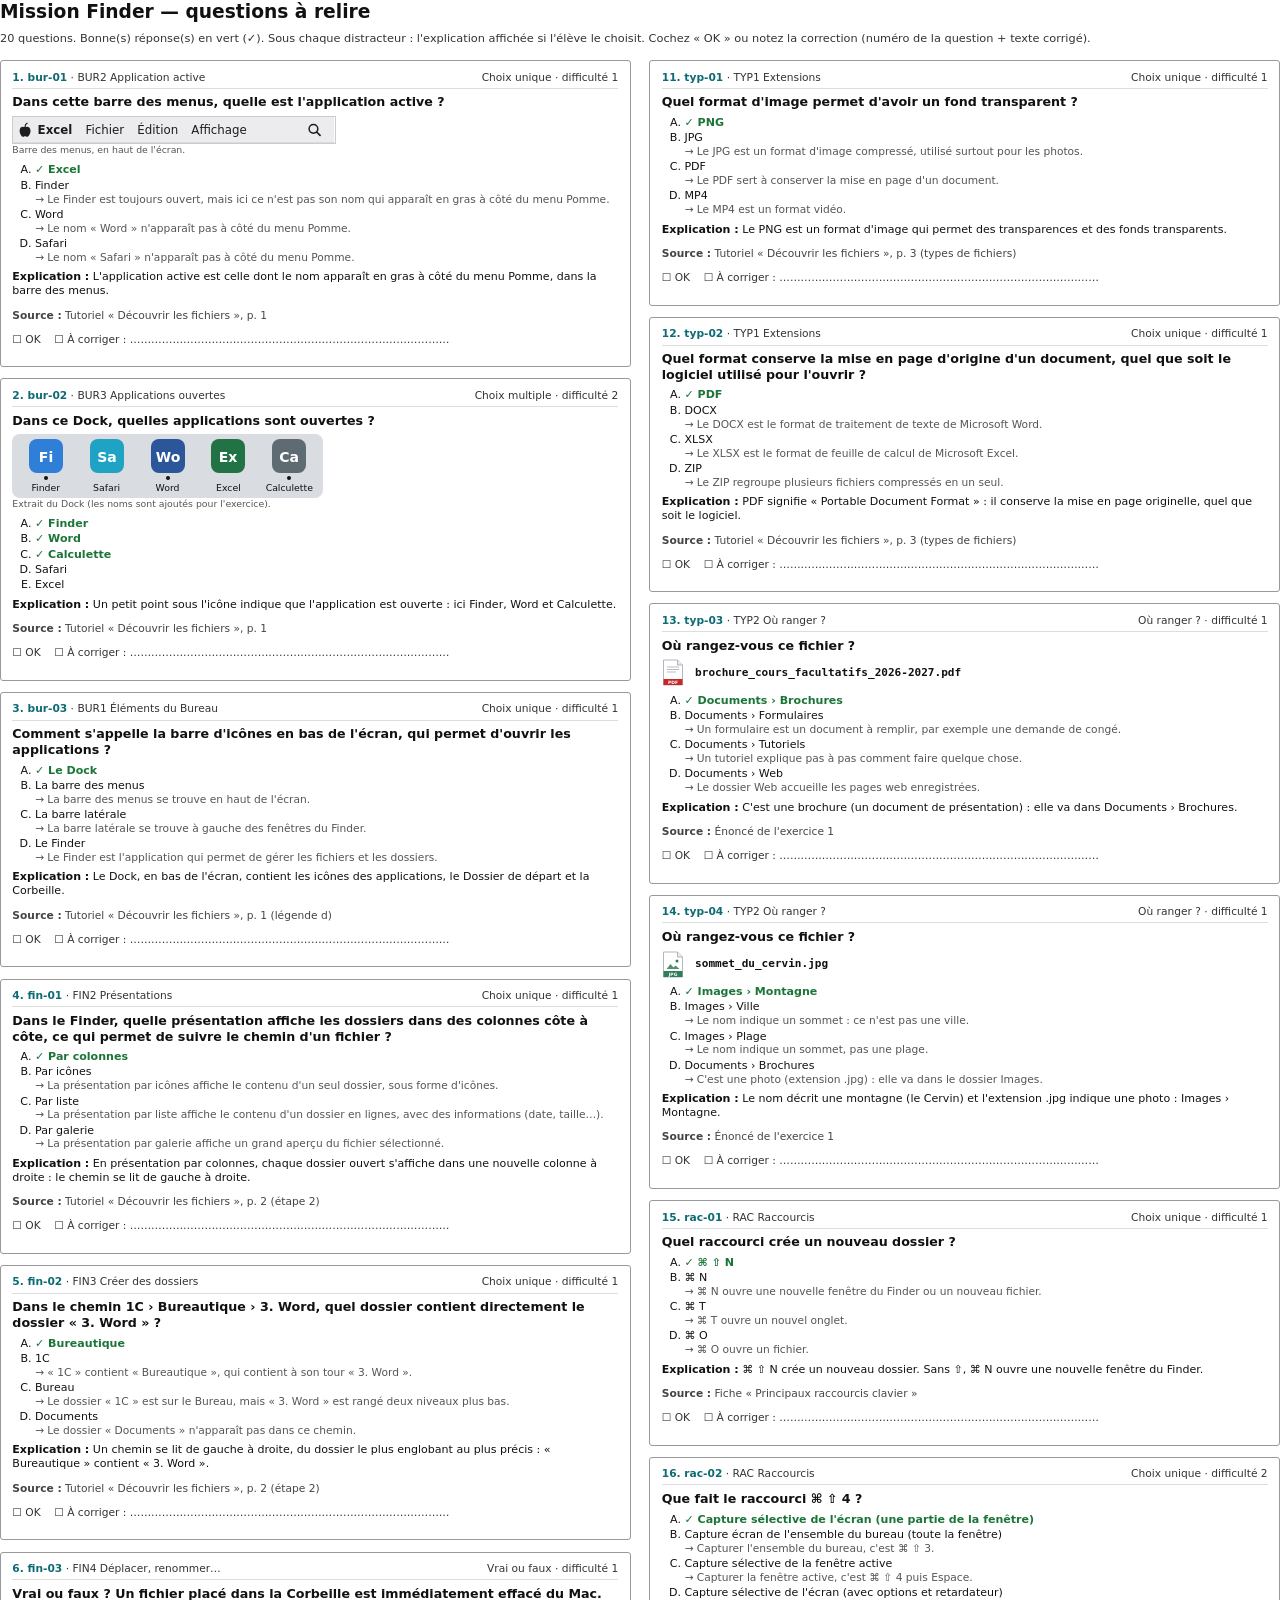
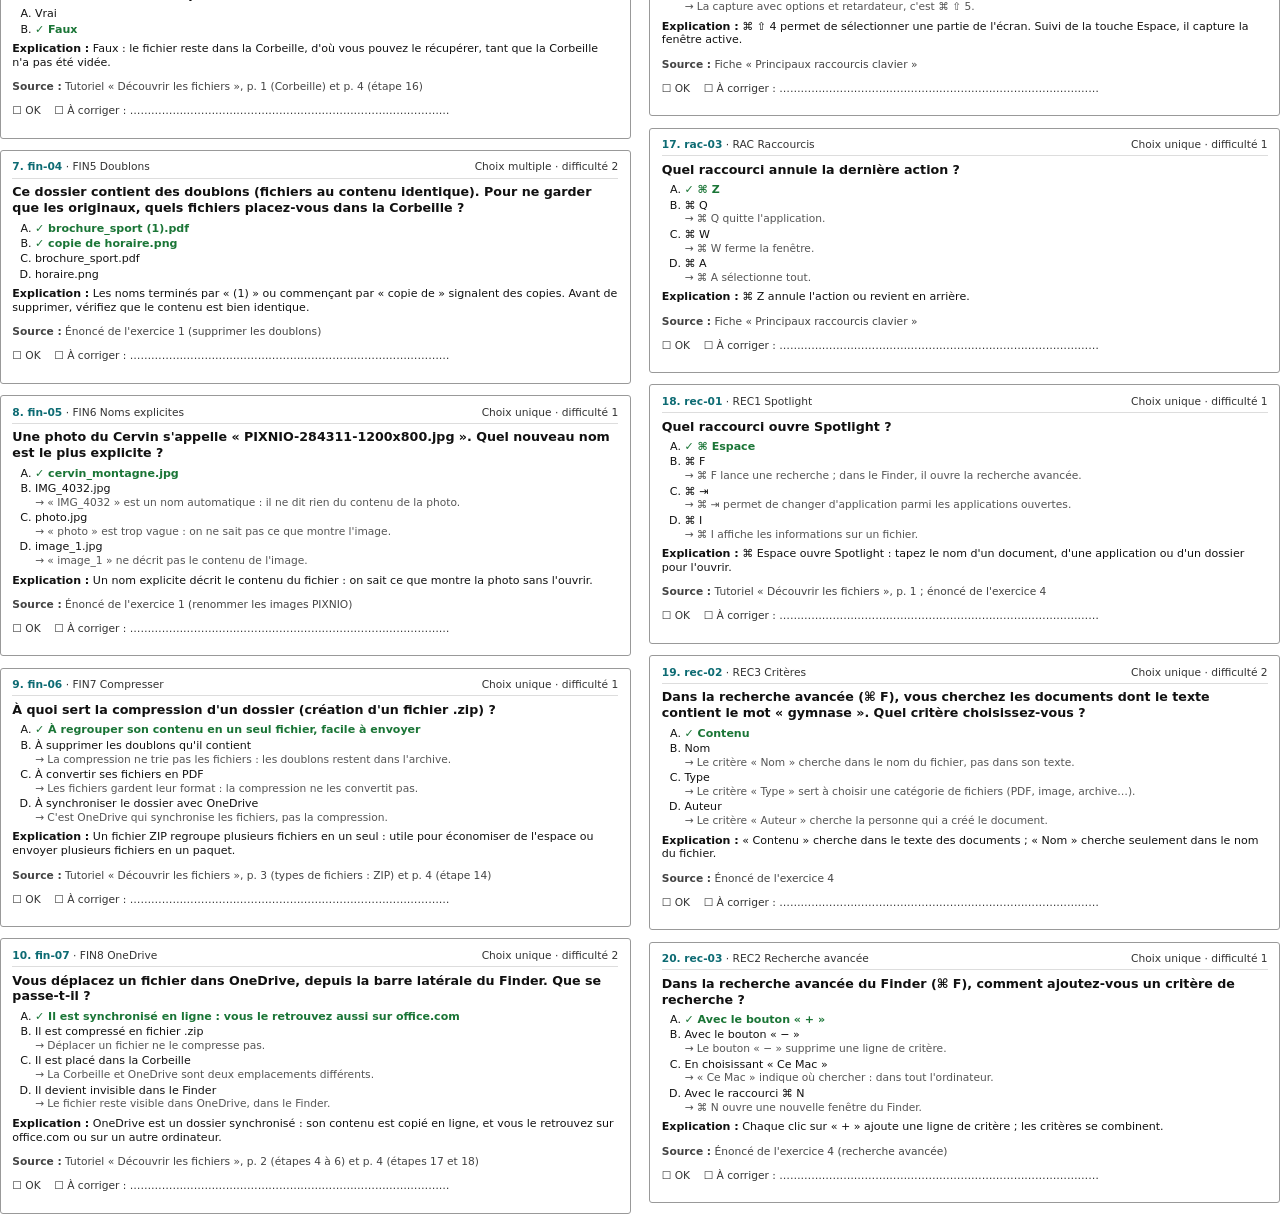
==== tests/relecture.html @ 1046ce28 "Add files via upload" ====
<!doctype html>
<html lang="fr">
<head>
<meta charset="utf-8">
<title>Questions à relire — Mission Finder</title>
<style>
  @page { size: A4; margin: 12mm 12mm 14mm; }
  body { font-family: "DejaVu Sans", Arial, sans-serif; font-size: 8.3pt; line-height: 1.25; color: #111; margin: 0; }
  h1 { font-size: 14pt; margin: 0 0 2mm; }
  .intro { font-size: 8.5pt; color: #333; margin: 0 0 4mm; }
  #liste { column-count: 2; column-gap: 5mm; }
  .q { border: 1px solid #999; border-radius: 3px; padding: 2.5mm 3mm; margin-bottom: 3mm; break-inside: avoid; }
  .tete { display: flex; flex-wrap: wrap; justify-content: space-between; gap: 4mm; font-size: 8pt; color: #333; border-bottom: 1px solid #ddd; padding-bottom: 1mm; margin-bottom: 1.5mm; }
  .tete b { color: #0D6B73; }
  .enonce { font-weight: 700; font-size: 9.5pt; margin: 0 0 1.5mm; }
  ol { margin: 0 0 1.5mm; padding-left: 6mm; }
  li { margin: 0.4mm 0; }
  .ok { font-weight: 700; color: #1A7536; }
  .err { color: #555; font-size: 8pt; }
  .expl { margin: 0 0 1mm; }
  .src { font-size: 8pt; color: #444; }
  .cases { font-size: 8pt; margin-top: 1mm; color: #333; }
  .figure { margin: 1mm 0 2mm; max-width: 85mm; }
  .figure figcaption { font-size: 7pt; color: #555; }
  .fig-barre { display: block; border: 1px solid #ccc; }
  .fig-dock { display: flex; gap: 2px; padding: 4px; background: #D9DCE0; border-radius: 8px; max-width: 80mm; }
  .fig-dock-app { flex: 1; display: flex; flex-direction: column; align-items: center; }
  .fig-dock-point { width: 4px; height: 4px; border-radius: 50%; margin: 2px 0; }
  .fig-dock-point.est-ouverte { background: #111; }
  .fig-dock-nom { font-size: 7pt; }
  .fig-fichier { display: flex; align-items: center; gap: 3mm; }
  .fig-fichier svg { width: 22px; height: 27px; }
  .fig-fichier-nom { font-family: "DejaVu Sans Mono", monospace; font-weight: 700; }
</style>
</head>
<body>
<h1>Mission Finder — questions à relire</h1>
<p class="intro" id="intro"></p>
<div id="liste"></div>
<script src="../data/objectifs.js"></script>
<script src="../data/questions.js"></script>
<script src="../js/ui.js"></script>
<script src="../js/figures.js"></script>
<script>
  const esc = MF.ui.esc;
  const TYPES = { unique: 'Choix unique', multiple: 'Choix multiple', vraifaux: 'Vrai ou faux', ranger: 'Où ranger ?' };
  document.getElementById('intro').textContent =
    QUESTIONS.length + ' questions. Bonne(s) réponse(s) en vert (✓). Sous chaque distracteur : l\'explication affichée si l\'élève le choisit. ' +
    'Cochez « OK » ou notez la correction (numéro de la question + texte corrigé).';
  let h = '';
  QUESTIONS.forEach((q, n) => {
    const obj = OBJECTIFS.liste.find(o => o.code === q.objectif);
    h += '<div class="q"><div class="tete"><span><b>' + (n + 1) + '. ' + esc(q.id) + '</b> · ' + esc(q.objectif) + ' ' + esc(obj.court) +
      '</span><span>' + TYPES[q.type] + ' · difficulté ' + q.difficulte + '</span></div>' +
      '<p class="enonce">' + esc(q.enonce) + '</p>' + MF.figures.rendre(q.figure) + '<ol type="A">';
    q.propositions.forEach((p, i) => {
      const bonne = q.bonnes.includes(i);
      h += '<li><span class="' + (bonne ? 'ok' : '') + '">' + (bonne ? '✓ ' : '') + esc(p) + '</span>' +
        (!bonne && q.erreurs && q.erreurs[i] ? '<br><span class="err">→ ' + esc(q.erreurs[i]) + '</span>' : '') + '</li>';
    });
    h += '</ol><p class="expl"><b>Explication :</b> ' + esc(q.explication) + '</p><p class="src"><b>Source :</b> ' + esc(q.source) + '</p>' +
      '<p class="cases">☐ OK &nbsp;&nbsp; ☐ À corriger : ………………………………………………………………………………</p></div>';
  });
  document.getElementById('liste').innerHTML = h;
</script>
</body>
</html>
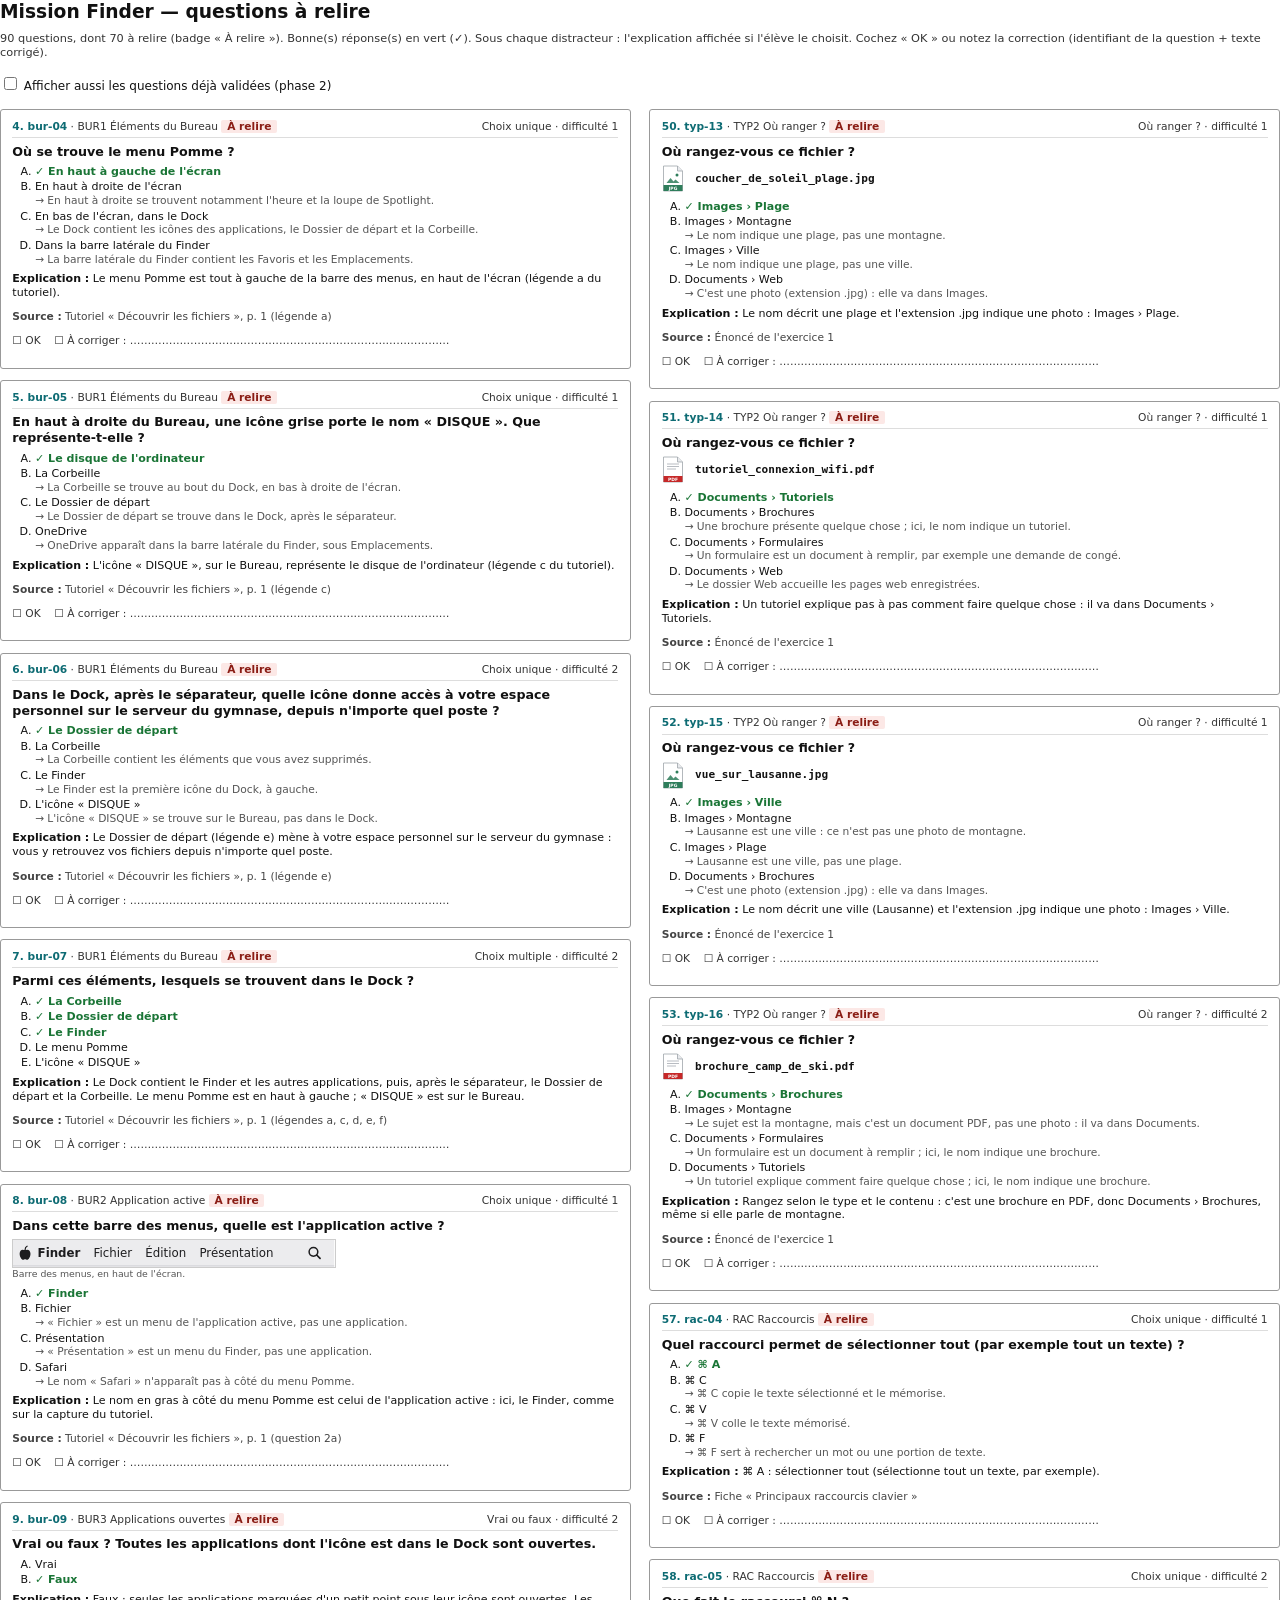
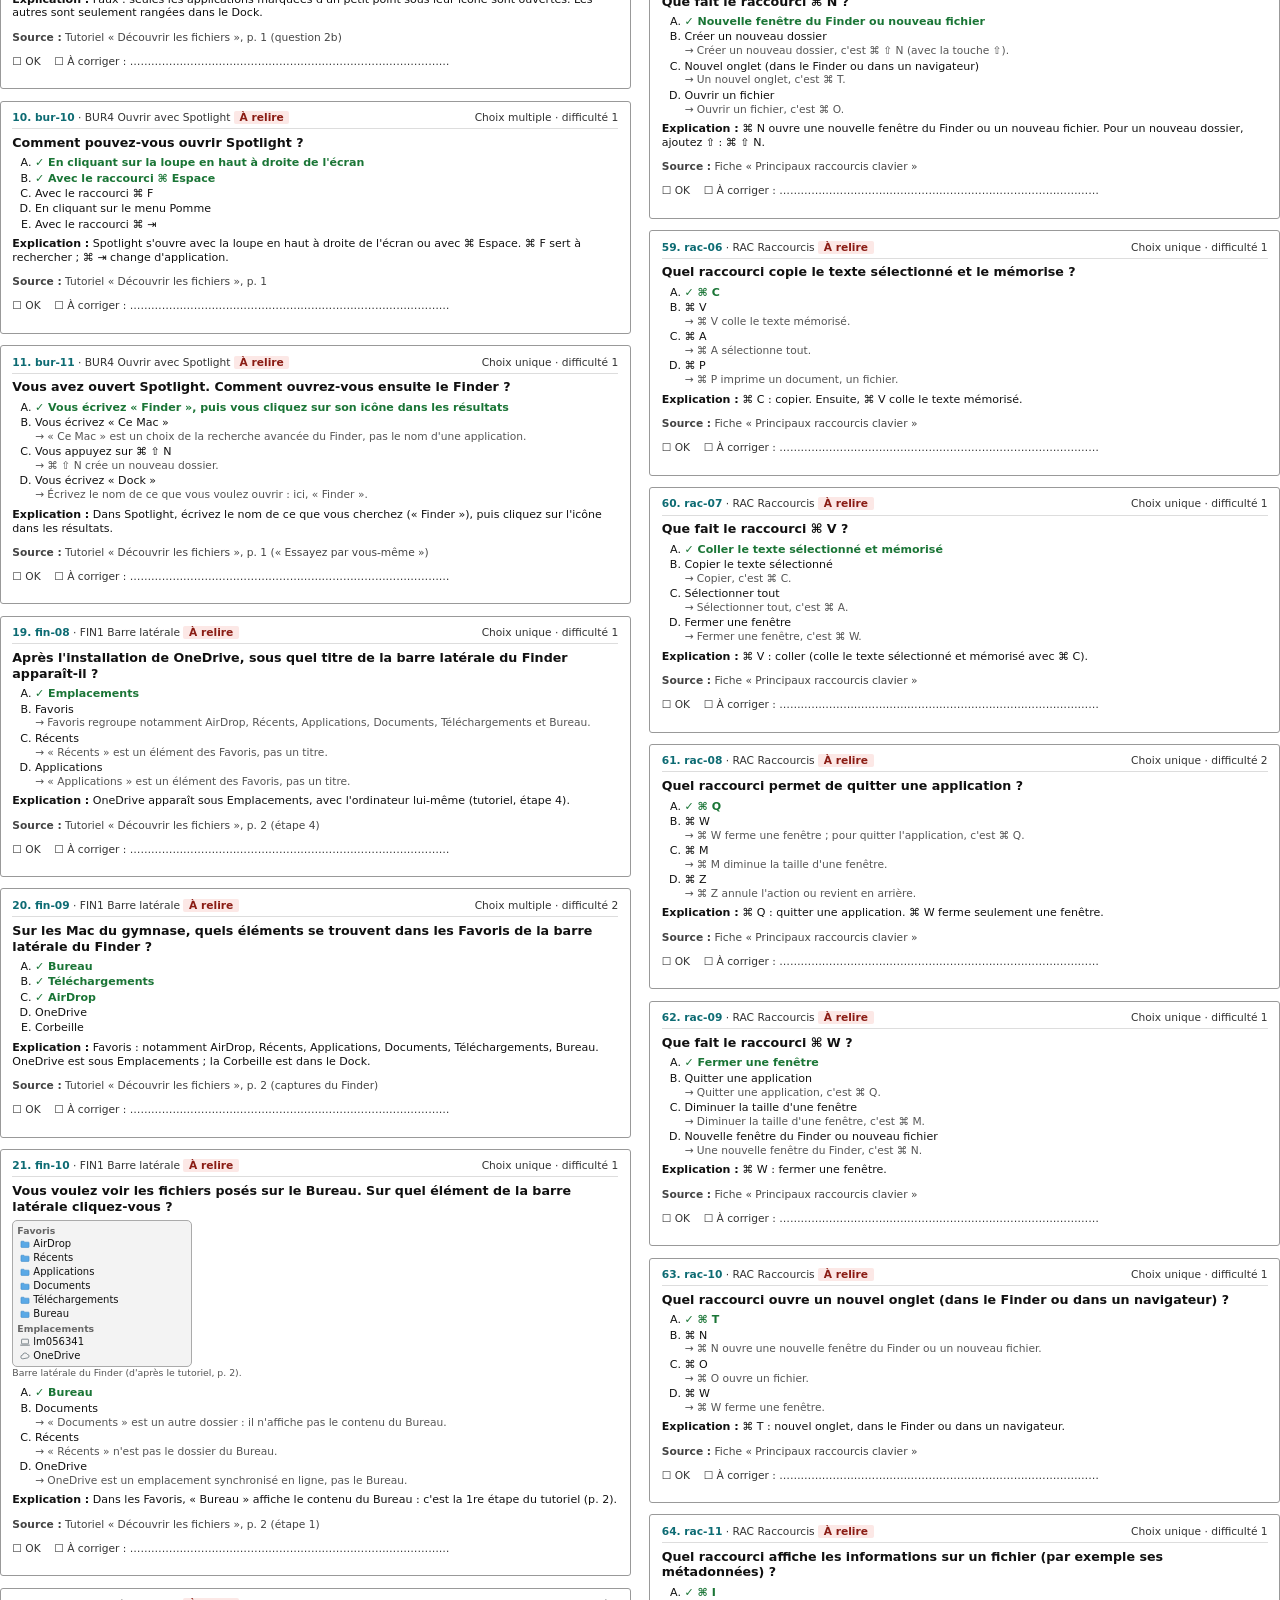
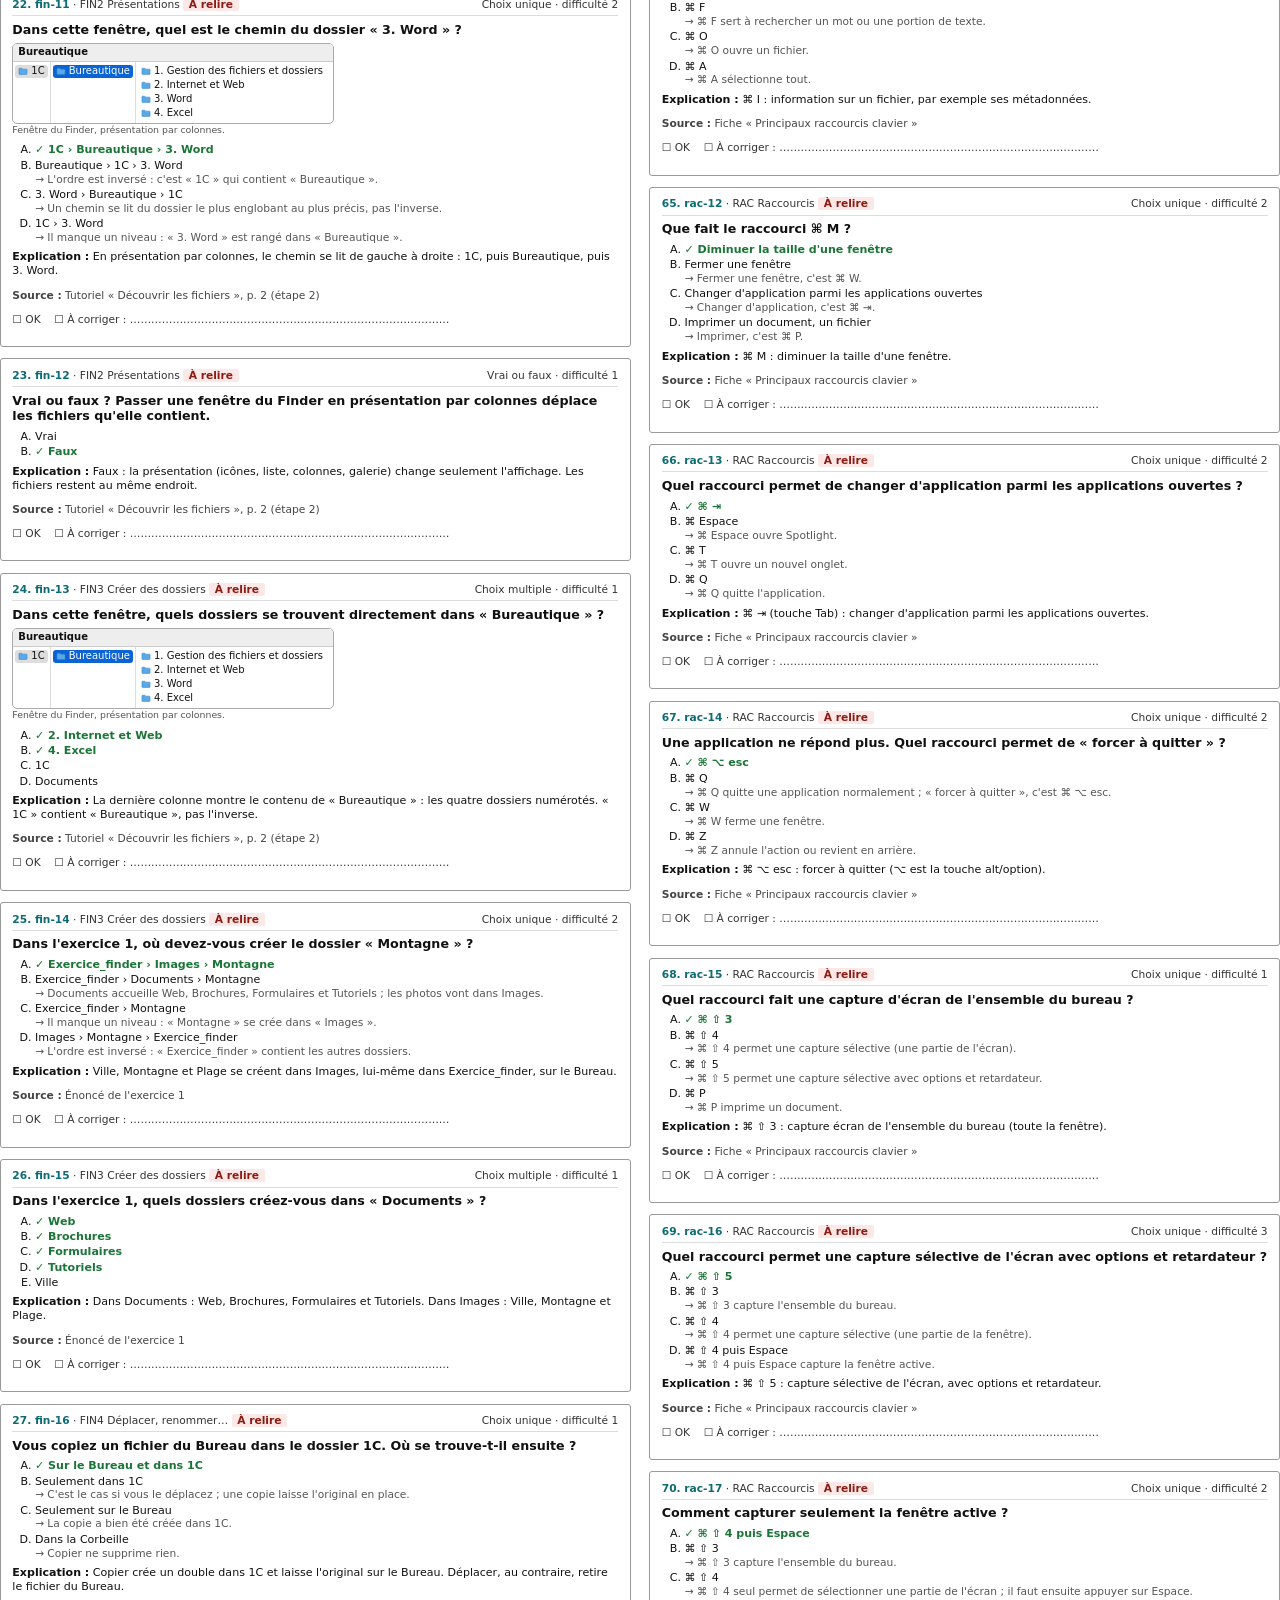
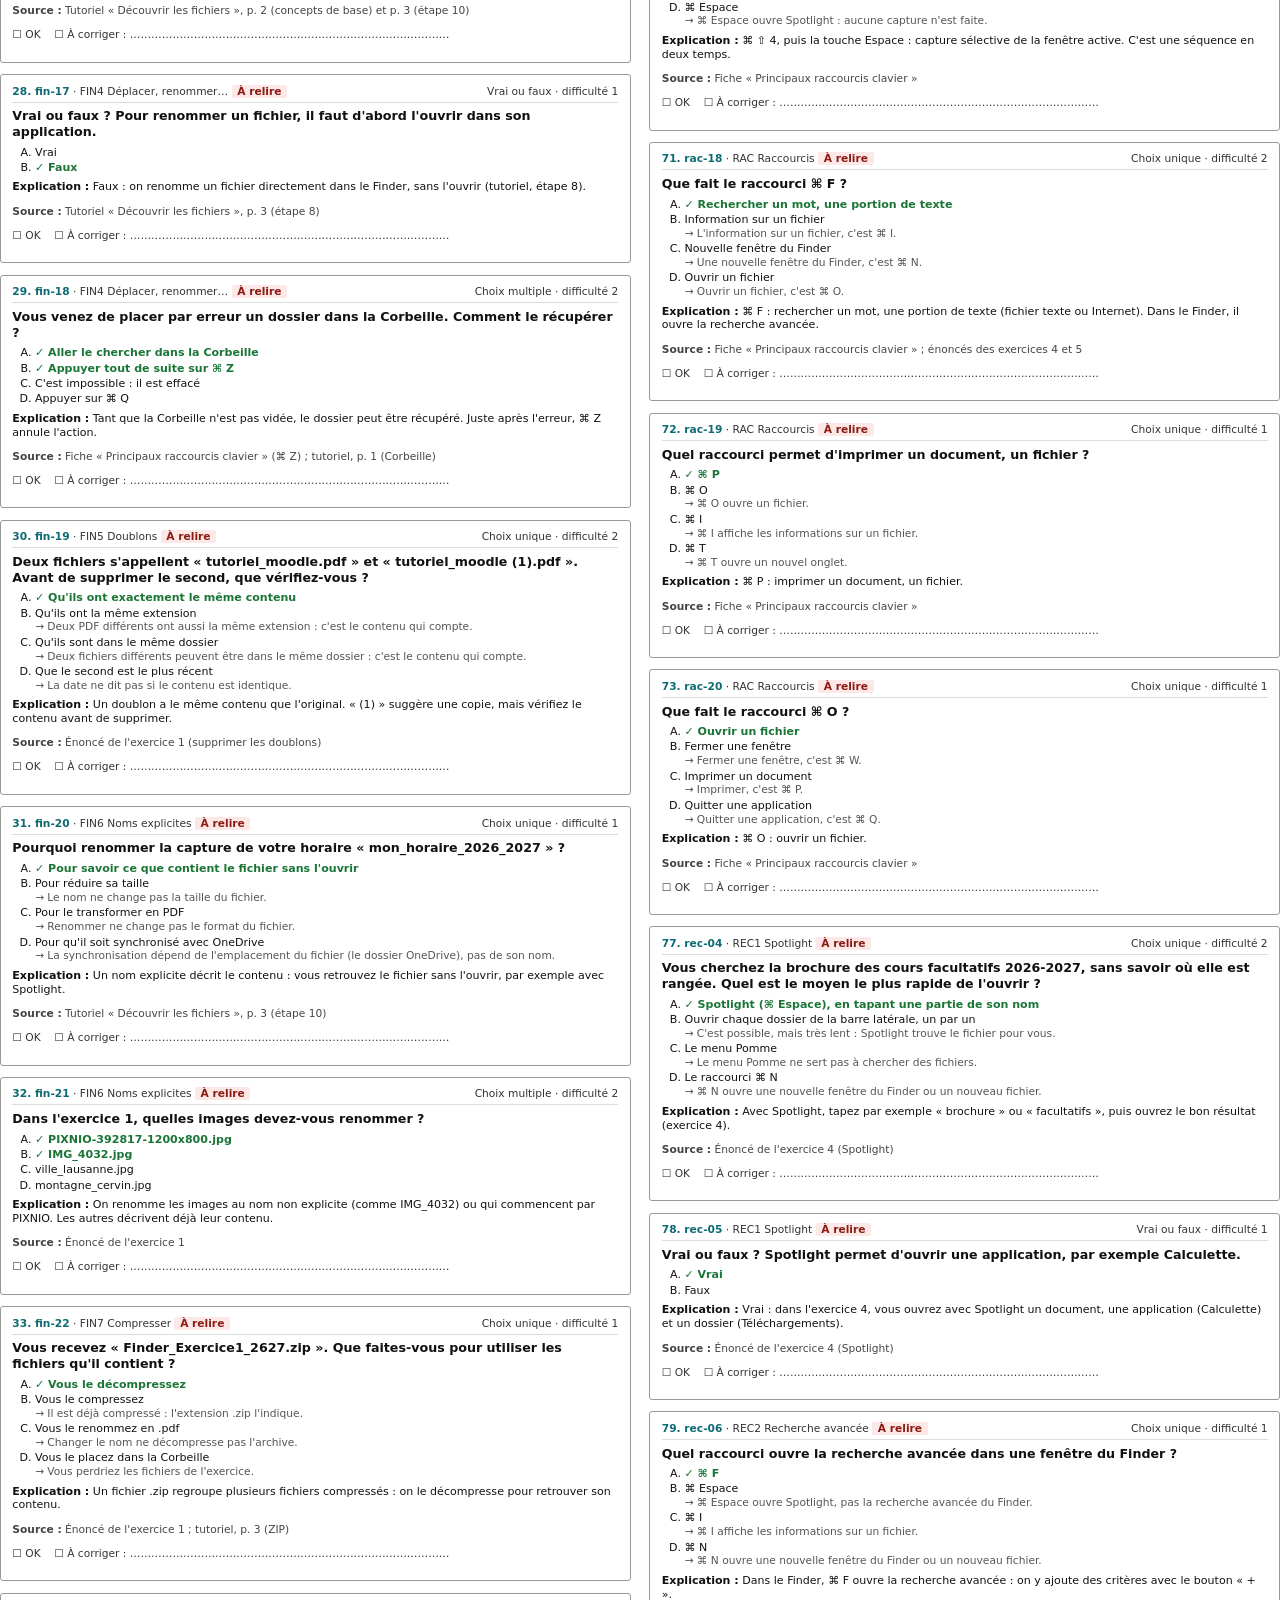
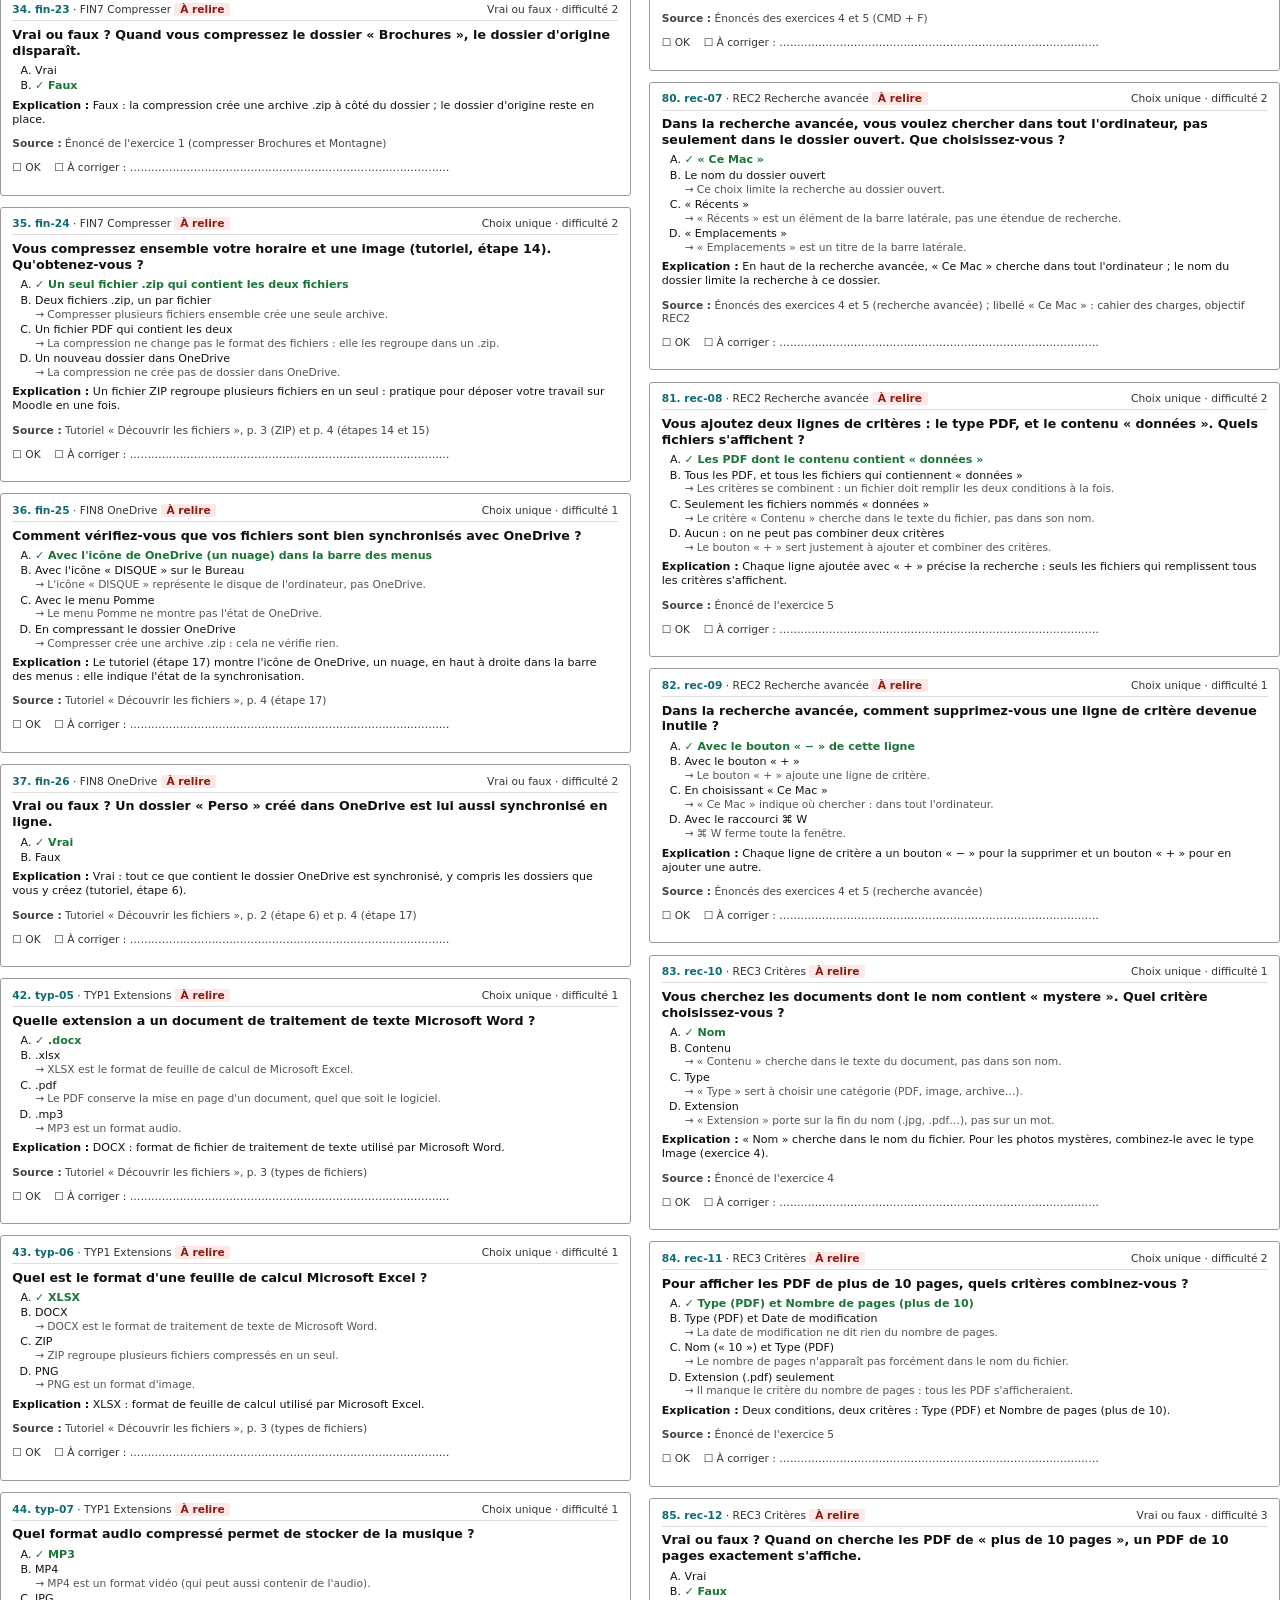
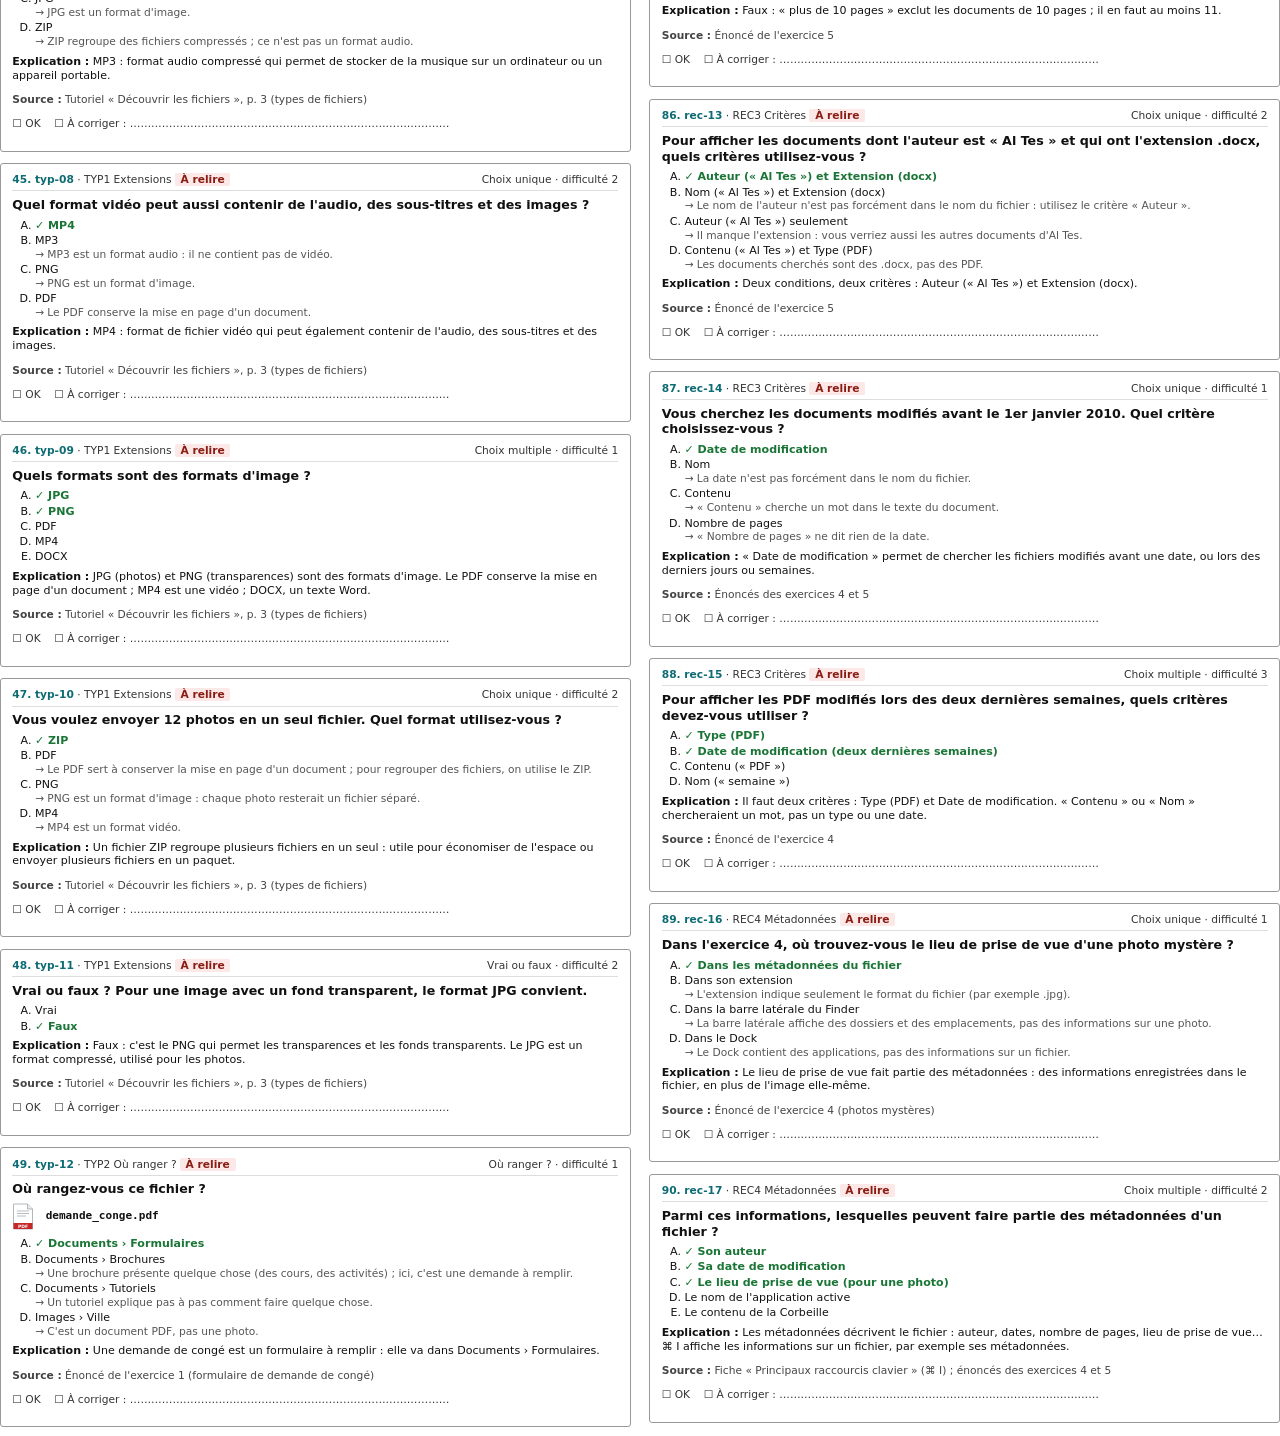
==== commit 7d29d1c9: "Phase 3 : banque de 90 questions, Révision du jour (Leitner), bilan compacté - 70 nouvelles question" ====
--- a/tests/relecture.html
+++ b/tests/relecture.html
@@ -31,11 +31,31 @@
   .fig-fichier { display: flex; align-items: center; gap: 3mm; }
   .fig-fichier svg { width: 22px; height: 27px; }
   .fig-fichier-nom { font-family: "DejaVu Sans Mono", monospace; font-weight: 700; }
+  .fig-finder, .fig-laterale { border: 1px solid #aaa; border-radius: 5px; overflow: hidden; font-size: 7.5pt; max-width: 85mm; }
+  .fig-finder-barre { display: flex; gap: 6px; padding: 2px 5px; background: #eee; border-bottom: 1px solid #ccc; }
+  .fig-feux { display: none; }
+  .fig-colonnes { display: flex; }
+  .fig-col { flex: 0 1 auto; max-width: 42%; min-width: 0; list-style: none; margin: 0; padding: 2px; border-right: 1px solid #ddd; }
+  .fig-col:last-child { flex: 1 1 0; max-width: none; border-right: 0; }
+  .fig-el { display: flex; align-items: flex-start; gap: 3px; padding: 0 3px; border-radius: 3px; }
+  .fig-el svg { width: 10px; height: 10px; flex: none; margin-top: 1px; }
+  .fig-el.est-choisi { background: #0A64D6; color: #fff; }
+  .fig-el.est-parent { background: #ddd; }
+  .fig-laterale { max-width: 45mm; padding: 2px 4px; background: #f3f3f3; }
+  .fig-laterale ul { list-style: none; margin: 0; padding: 0; }
+  .fig-section { margin: 2px 0 0; font-weight: 700; color: #666; font-size: 7pt; }
+  .badge { font-weight: 700; padding: 0 1.5mm; border-radius: 2px; }
+  .badge-nouvelle { background: #FCE8E6; color: #8A1C14; }
+  .badge-validee { background: #E6F4EA; color: #1A7536; }
+  .commandes { margin: 0 0 4mm; font-size: 9pt; }
+  .commandes button { font: inherit; padding: 1mm 3mm; }
+  @media print { .commandes { display: none; } }
 </style>
 </head>
 <body>
 <h1>Mission Finder — questions à relire</h1>
 <p class="intro" id="intro"></p>
+<p class="commandes"><label><input type="checkbox" id="voir-validees"> Afficher aussi les questions déjà validées (phase 2)</label></p>
 <div id="liste"></div>
 <script src="../data/objectifs.js"></script>
 <script src="../data/questions.js"></script>
@@ -44,13 +64,22 @@
 <script>
   const esc = MF.ui.esc;
   const TYPES = { unique: 'Choix unique', multiple: 'Choix multiple', vraifaux: 'Vrai ou faux', ranger: 'Où ranger ?' };
+  // Questions relues et validées par l'enseignant (phase 2, 30.09.2026).
+  const VALIDEES = ['bur-01', 'bur-02', 'bur-03', 'fin-01', 'fin-02', 'fin-03', 'fin-04', 'fin-05', 'fin-06', 'fin-07',
+    'typ-01', 'typ-02', 'typ-03', 'typ-04', 'rac-01', 'rac-02', 'rac-03', 'rec-01', 'rec-02', 'rec-03'];
+  const nouvelles = QUESTIONS.filter(q => !VALIDEES.includes(q.id)).length;
   document.getElementById('intro').textContent =
-    QUESTIONS.length + ' questions. Bonne(s) réponse(s) en vert (✓). Sous chaque distracteur : l\'explication affichée si l\'élève le choisit. ' +
-    'Cochez « OK » ou notez la correction (numéro de la question + texte corrigé).';
+    QUESTIONS.length + ' questions, dont ' + nouvelles + ' à relire (badge « À relire »). Bonne(s) réponse(s) en vert (✓). ' +
+    'Sous chaque distracteur : l\'explication affichée si l\'élève le choisit. Cochez « OK » ou notez la correction (identifiant de la question + texte corrigé).';
+  function afficher() {
+  const voirValidees = document.getElementById('voir-validees').checked;
   let h = '';
   QUESTIONS.forEach((q, n) => {
+    const validee = VALIDEES.includes(q.id);
+    if (validee && !voirValidees) return;
     const obj = OBJECTIFS.liste.find(o => o.code === q.objectif);
     h += '<div class="q"><div class="tete"><span><b>' + (n + 1) + '. ' + esc(q.id) + '</b> · ' + esc(q.objectif) + ' ' + esc(obj.court) +
+      ' <span class="badge ' + (validee ? 'badge-validee">Validée' : 'badge-nouvelle">À relire') + '</span>' +
       '</span><span>' + TYPES[q.type] + ' · difficulté ' + q.difficulte + '</span></div>' +
       '<p class="enonce">' + esc(q.enonce) + '</p>' + MF.figures.rendre(q.figure) + '<ol type="A">';
     q.propositions.forEach((p, i) => {
@@ -62,6 +91,9 @@
       '<p class="cases">☐ OK &nbsp;&nbsp; ☐ À corriger : ………………………………………………………………………………</p></div>';
   });
   document.getElementById('liste').innerHTML = h;
+  }
+  document.getElementById('voir-validees').addEventListener('change', afficher);
+  afficher();
 </script>
 </body>
 </html>
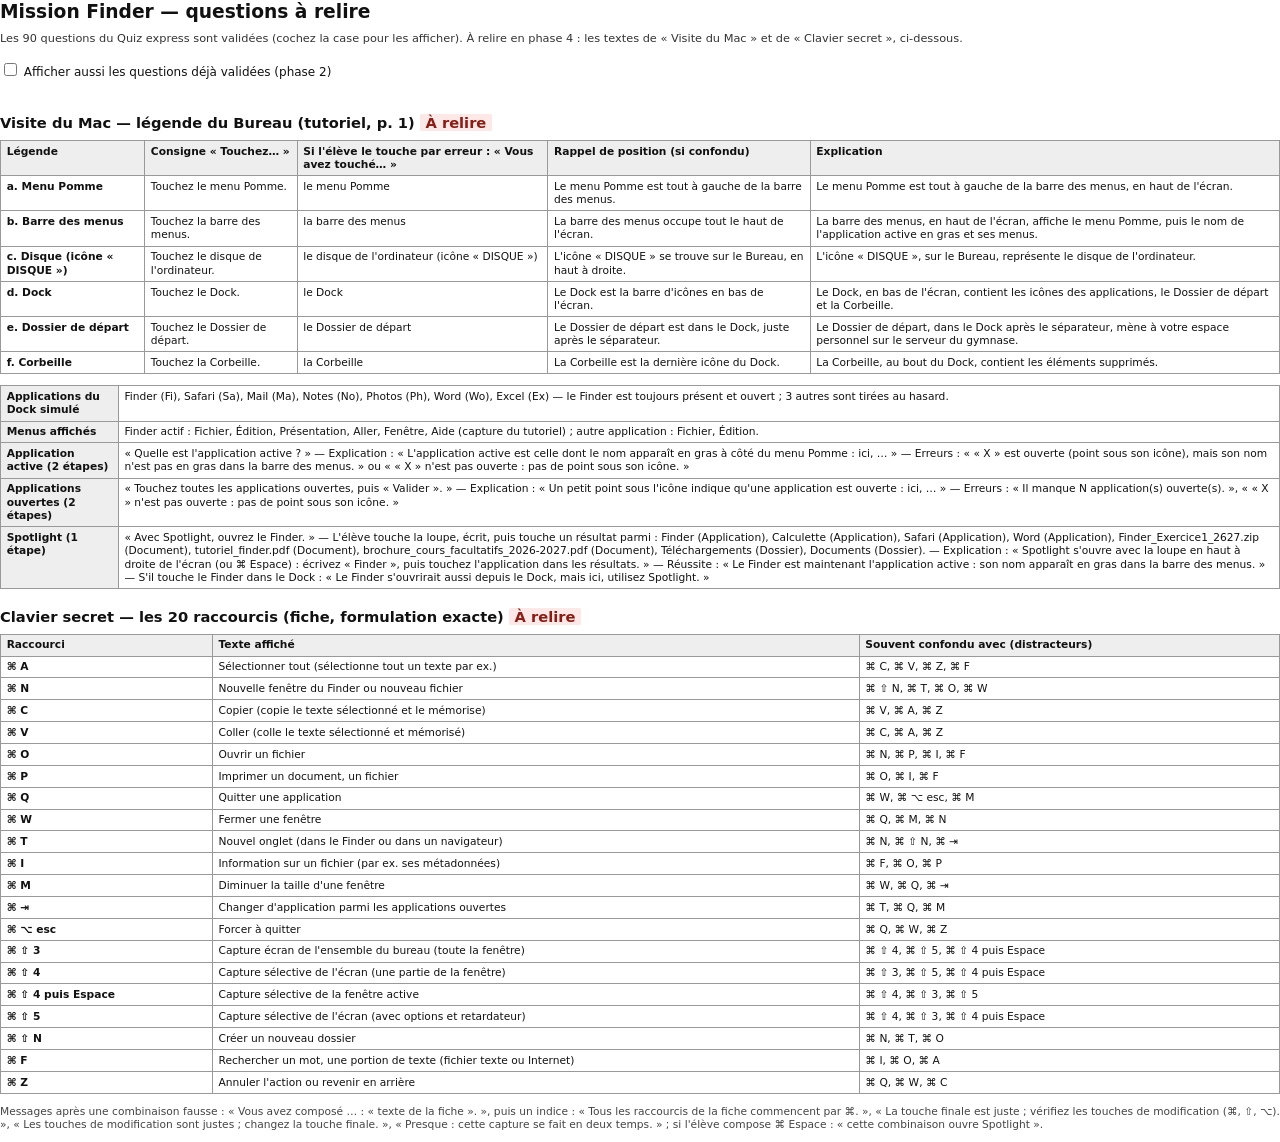
==== commit 48ea3a08: "Phase 4 : Clavier secret et Visite du Mac - Clavier secret : les 20 raccourcis de la fiche (data/rac" ====
--- a/tests/relecture.html
+++ b/tests/relecture.html
@@ -44,6 +44,11 @@
   .fig-laterale { max-width: 45mm; padding: 2px 4px; background: #f3f3f3; }
   .fig-laterale ul { list-style: none; margin: 0; padding: 0; }
   .fig-section { margin: 2px 0 0; font-weight: 700; color: #666; font-size: 7pt; }
+  h2 { font-size: 11pt; margin: 5mm 0 2mm; break-after: avoid; }
+  table.relire { width: 100%; border-collapse: collapse; font-size: 8pt; margin-bottom: 3mm; }
+  table.relire th, table.relire td { border: 1px solid #999; padding: 1mm 1.5mm; text-align: left; vertical-align: top; }
+  table.relire th { background: #eee; }
+  table.relire tr { break-inside: avoid; }
   .badge { font-weight: 700; padding: 0 1.5mm; border-radius: 2px; }
   .badge-nouvelle { background: #FCE8E6; color: #8A1C14; }
   .badge-validee { background: #E6F4EA; color: #1A7536; }
@@ -57,20 +62,34 @@
 <p class="intro" id="intro"></p>
 <p class="commandes"><label><input type="checkbox" id="voir-validees"> Afficher aussi les questions déjà validées (phase 2)</label></p>
 <div id="liste"></div>
+<div id="phase4"></div>
 <script src="../data/objectifs.js"></script>
 <script src="../data/questions.js"></script>
+<script src="../data/raccourcis.js"></script>
+<script src="../data/bureau.js"></script>
 <script src="../js/ui.js"></script>
 <script src="../js/figures.js"></script>
 <script>
   const esc = MF.ui.esc;
   const TYPES = { unique: 'Choix unique', multiple: 'Choix multiple', vraifaux: 'Vrai ou faux', ranger: 'Où ranger ?' };
-  // Questions relues et validées par l'enseignant (phase 2, 30.09.2026).
-  const VALIDEES = ['bur-01', 'bur-02', 'bur-03', 'fin-01', 'fin-02', 'fin-03', 'fin-04', 'fin-05', 'fin-06', 'fin-07',
-    'typ-01', 'typ-02', 'typ-03', 'typ-04', 'rac-01', 'rac-02', 'rac-03', 'rec-01', 'rec-02', 'rec-03'];
+  // Questions relues et validées par l'enseignant (phases 2 et 3, 30.09.2026).
+  const VALIDEES = [
+    'bur-01', 'bur-02', 'bur-03', 'bur-04', 'bur-05', 'bur-06', 'bur-07', 'bur-08', 'bur-09', 'bur-10',
+    'bur-11', 'fin-01', 'fin-02', 'fin-03', 'fin-04', 'fin-05', 'fin-06', 'fin-07', 'fin-08', 'fin-09',
+    'fin-10', 'fin-11', 'fin-12', 'fin-13', 'fin-14', 'fin-15', 'fin-16', 'fin-17', 'fin-18', 'fin-19',
+    'fin-20', 'fin-21', 'fin-22', 'fin-23', 'fin-24', 'fin-25', 'fin-26', 'typ-01', 'typ-02', 'typ-03',
+    'typ-04', 'typ-05', 'typ-06', 'typ-07', 'typ-08', 'typ-09', 'typ-10', 'typ-11', 'typ-12', 'typ-13',
+    'typ-14', 'typ-15', 'typ-16', 'rac-01', 'rac-02', 'rac-03', 'rac-04', 'rac-05', 'rac-06', 'rac-07',
+    'rac-08', 'rac-09', 'rac-10', 'rac-11', 'rac-12', 'rac-13', 'rac-14', 'rac-15', 'rac-16', 'rac-17',
+    'rac-18', 'rac-19', 'rac-20', 'rec-01', 'rec-02', 'rec-03', 'rec-04', 'rec-05', 'rec-06', 'rec-07',
+    'rec-08', 'rec-09', 'rec-10', 'rec-11', 'rec-12', 'rec-13', 'rec-14', 'rec-15', 'rec-16', 'rec-17'
+  ];
   const nouvelles = QUESTIONS.filter(q => !VALIDEES.includes(q.id)).length;
-  document.getElementById('intro').textContent =
-    QUESTIONS.length + ' questions, dont ' + nouvelles + ' à relire (badge « À relire »). Bonne(s) réponse(s) en vert (✓). ' +
-    'Sous chaque distracteur : l\'explication affichée si l\'élève le choisit. Cochez « OK » ou notez la correction (identifiant de la question + texte corrigé).';
+  document.getElementById('intro').textContent = (nouvelles
+    ? QUESTIONS.length + ' questions, dont ' + nouvelles + ' à relire (badge « À relire »). Bonne(s) réponse(s) en vert (✓). ' +
+      'Sous chaque distracteur : l\'explication affichée si l\'élève le choisit. Cochez « OK » ou notez la correction (identifiant de la question + texte corrigé).'
+    : 'Les ' + QUESTIONS.length + ' questions du Quiz express sont validées (cochez la case pour les afficher). ') +
+    ' À relire en phase 4 : les textes de « Visite du Mac » et de « Clavier secret », ci-dessous.';
   function afficher() {
   const voirValidees = document.getElementById('voir-validees').checked;
   let h = '';
@@ -94,6 +113,36 @@
   }
   document.getElementById('voir-validees').addEventListener('change', afficher);
   afficher();
+
+  // Phase 4 : textes des modules « Visite du Mac » et « Clavier secret »
+  (function () {
+    let h = '<h2>Visite du Mac — légende du Bureau (tutoriel, p. 1) <span class="badge badge-nouvelle">À relire</span></h2>' +
+      '<table class="relire"><thead><tr><th>Légende</th><th>Consigne « Touchez… »</th><th>Si l\'élève le touche par erreur : « Vous avez touché… »</th><th>Rappel de position (si confondu)</th><th>Explication</th></tr></thead><tbody>';
+    BUREAU.elements.forEach(e => {
+      h += '<tr><td><b>' + esc(e.lettre) + '. ' + esc(e.nom) + '</b></td><td>' + esc(e.consigne) + '</td><td>' + esc(e.touche) + '</td><td>' + esc(e.ou) + '</td><td>' + esc(e.explication) + '</td></tr>';
+    });
+    h += '</tbody></table>' +
+      '<table class="relire"><tbody>' +
+      '<tr><th>Applications du Dock simulé</th><td>' + BUREAU.applications.map(a => esc(a.nom) + ' (' + esc(a.abr) + ')').join(', ') + ' — le Finder est toujours présent et ouvert ; 3 autres sont tirées au hasard.</td></tr>' +
+      '<tr><th>Menus affichés</th><td>Finder actif : ' + BUREAU.menusFinder.map(esc).join(', ') + ' (capture du tutoriel) ; autre application : ' + BUREAU.menusAutres.map(esc).join(', ') + '.</td></tr>' +
+      '<tr><th>Application active (2 étapes)</th><td>« Quelle est l\'application active ? » — Explication : « L\'application active est celle dont le nom apparaît en gras à côté du menu Pomme : ici, … » — Erreurs : « « X » est ouverte (point sous son icône), mais son nom n\'est pas en gras dans la barre des menus. » ou « « X » n\'est pas ouverte : pas de point sous son icône. »</td></tr>' +
+      '<tr><th>Applications ouvertes (2 étapes)</th><td>« Touchez toutes les applications ouvertes, puis « Valider ». » — Explication : « Un petit point sous l\'icône indique qu\'une application est ouverte : ici, … » — Erreurs : « Il manque N application(s) ouverte(s). », « « X » n\'est pas ouverte : pas de point sous son icône. »</td></tr>' +
+      '<tr><th>Spotlight (1 étape)</th><td>« Avec Spotlight, ouvrez le Finder. » — L\'élève touche la loupe, écrit, puis touche un résultat parmi : ' +
+      BUREAU.spotlight.resultats.map(x => esc(x.nom) + ' (' + esc(x.genre) + ')').join(', ') +
+      '. — Explication : « Spotlight s\'ouvre avec la loupe en haut à droite de l\'écran (ou ⌘ Espace) : écrivez « Finder », puis touchez l\'application dans les résultats. » — Réussite : « Le Finder est maintenant l\'application active : son nom apparaît en gras dans la barre des menus. » — S\'il touche le Finder dans le Dock : « Le Finder s\'ouvrirait aussi depuis le Dock, mais ici, utilisez Spotlight. »</td></tr>' +
+      '</tbody></table>';
+    h += '<h2>Clavier secret — les 20 raccourcis (fiche, formulation exacte) <span class="badge badge-nouvelle">À relire</span></h2>' +
+      '<table class="relire"><thead><tr><th>Raccourci</th><th>Texte affiché</th><th>Souvent confondu avec (distracteurs)</th></tr></thead><tbody>';
+    const combi = r => r.touches.join(' ') + (r.puis ? ' puis ' + r.puis : '');
+    RACCOURCIS.forEach(r => {
+      h += '<tr><td><b>' + esc(combi(r)) + '</b></td><td>' + esc(r.action + (r.precision ? ' (' + r.precision + ')' : '')) + '</td><td>' +
+        r.proches.map(id => esc(combi(RACCOURCIS.find(x => x.id === id)))).join(', ') + '</td></tr>';
+    });
+    h += '</tbody></table><p class="src">Messages après une combinaison fausse : « Vous avez composé … : « texte de la fiche ». », puis un indice : « Tous les raccourcis de la fiche commencent par ⌘. », ' +
+      '« La touche finale est juste ; vérifiez les touches de modification (⌘, ⇧, ⌥). », « Les touches de modification sont justes ; changez la touche finale. », ' +
+      '« Presque : cette capture se fait en deux temps. » ; si l\'élève compose ⌘ Espace : « cette combinaison ouvre Spotlight ».</p>';
+    document.getElementById('phase4').innerHTML = h;
+  })();
 </script>
 </body>
 </html>
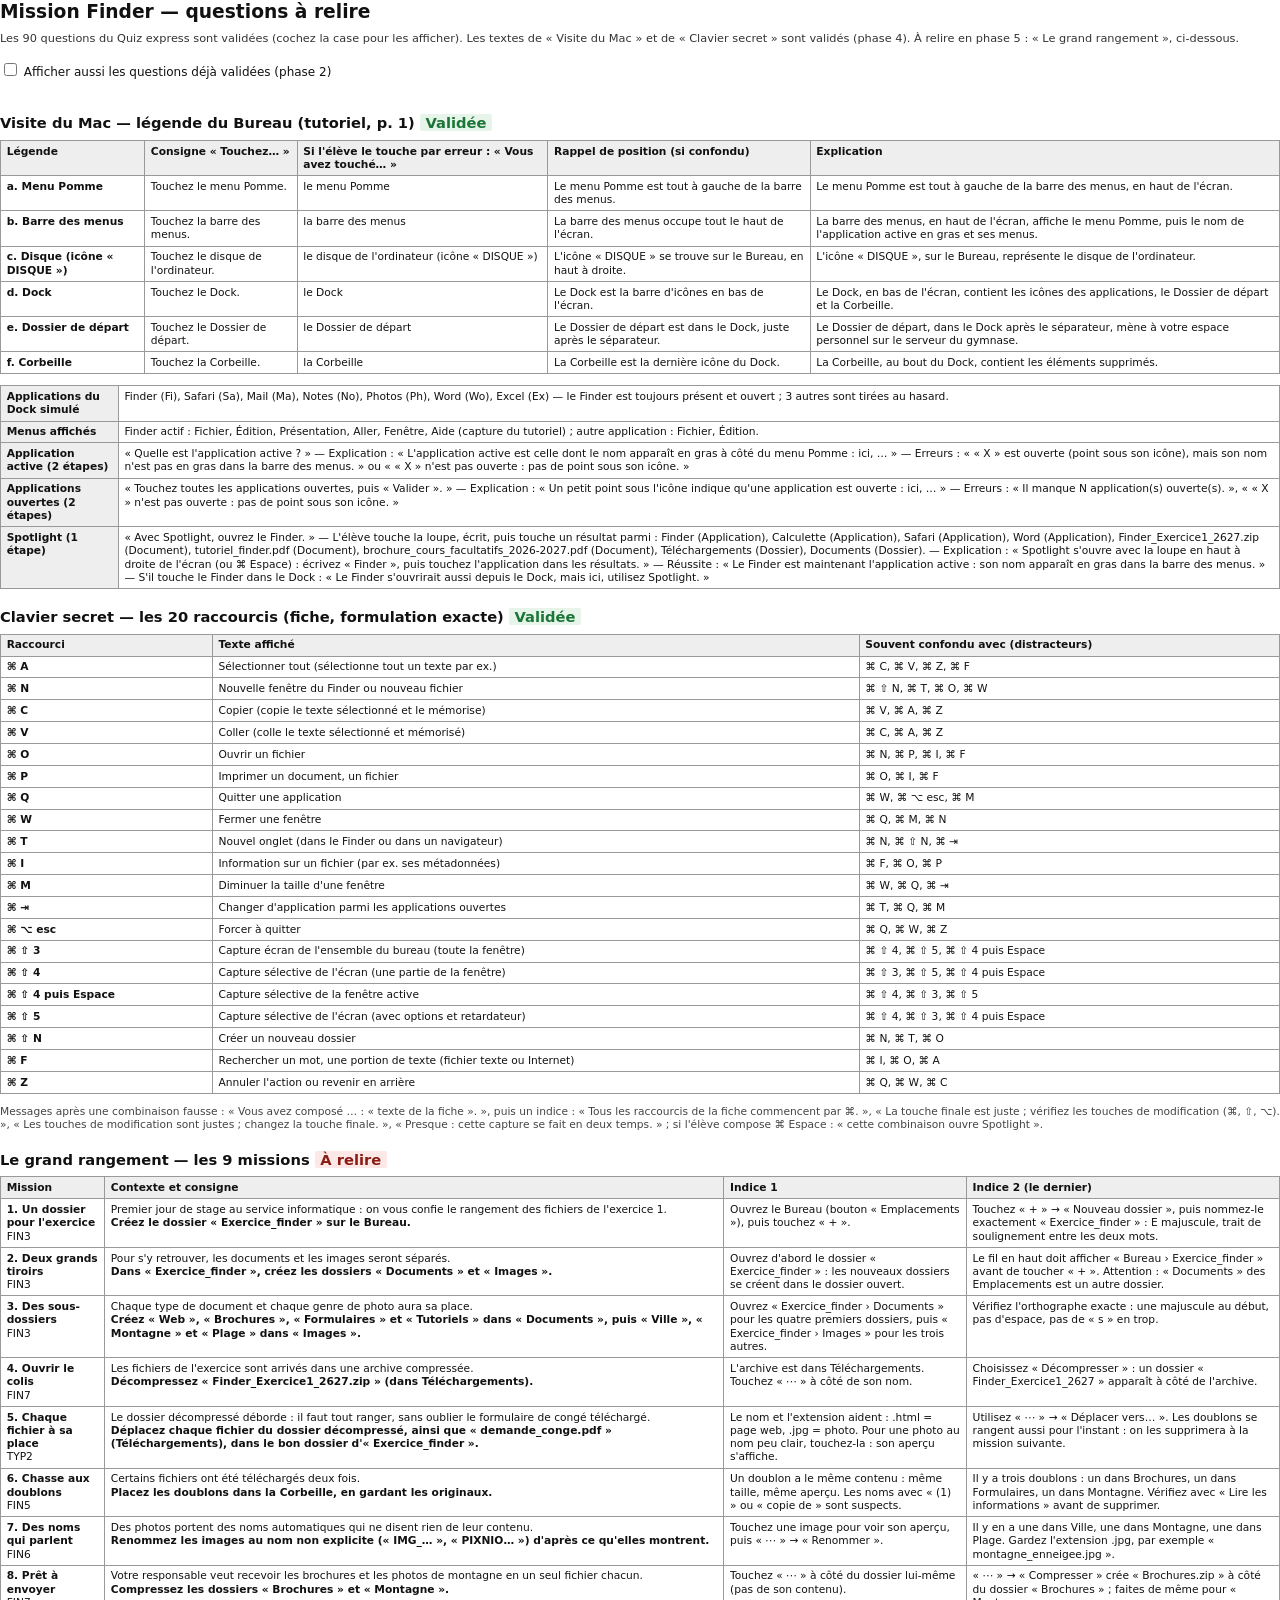
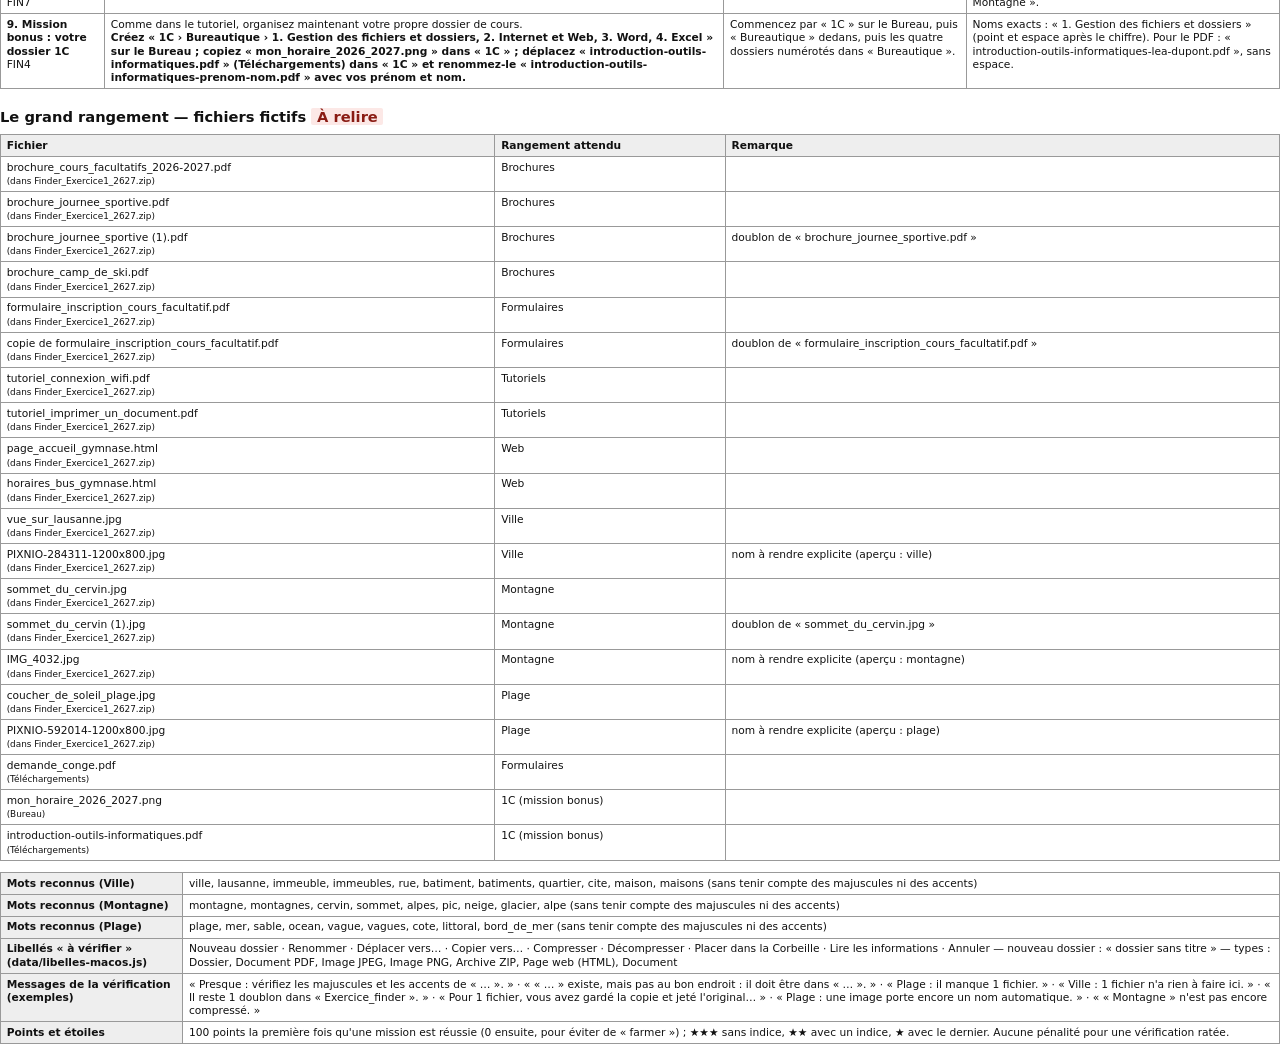
==== commit 1a30aaa1: "Phase 5 : Le grand rangement (atelier fichiers et dossiers) - Finder simulé pour téléphone : une col" ====
--- a/tests/relecture.html
+++ b/tests/relecture.html
@@ -63,10 +63,13 @@
 <p class="commandes"><label><input type="checkbox" id="voir-validees"> Afficher aussi les questions déjà validées (phase 2)</label></p>
 <div id="liste"></div>
 <div id="phase4"></div>
+<div id="phase5"></div>
 <script src="../data/objectifs.js"></script>
 <script src="../data/questions.js"></script>
 <script src="../data/raccourcis.js"></script>
 <script src="../data/bureau.js"></script>
+<script src="../data/missions-finder.js"></script>
+<script src="../data/libelles-macos.js"></script>
 <script src="../js/ui.js"></script>
 <script src="../js/figures.js"></script>
 <script>
@@ -89,7 +92,7 @@
     ? QUESTIONS.length + ' questions, dont ' + nouvelles + ' à relire (badge « À relire »). Bonne(s) réponse(s) en vert (✓). ' +
       'Sous chaque distracteur : l\'explication affichée si l\'élève le choisit. Cochez « OK » ou notez la correction (identifiant de la question + texte corrigé).'
     : 'Les ' + QUESTIONS.length + ' questions du Quiz express sont validées (cochez la case pour les afficher). ') +
-    ' À relire en phase 4 : les textes de « Visite du Mac » et de « Clavier secret », ci-dessous.';
+    ' Les textes de « Visite du Mac » et de « Clavier secret » sont validés (phase 4). À relire en phase 5 : « Le grand rangement », ci-dessous.';
   function afficher() {
   const voirValidees = document.getElementById('voir-validees').checked;
   let h = '';
@@ -116,7 +119,7 @@
 
   // Phase 4 : textes des modules « Visite du Mac » et « Clavier secret »
   (function () {
-    let h = '<h2>Visite du Mac — légende du Bureau (tutoriel, p. 1) <span class="badge badge-nouvelle">À relire</span></h2>' +
+    let h = '<h2>Visite du Mac — légende du Bureau (tutoriel, p. 1) <span class="badge badge-validee">Validée</span></h2>' +
       '<table class="relire"><thead><tr><th>Légende</th><th>Consigne « Touchez… »</th><th>Si l\'élève le touche par erreur : « Vous avez touché… »</th><th>Rappel de position (si confondu)</th><th>Explication</th></tr></thead><tbody>';
     BUREAU.elements.forEach(e => {
       h += '<tr><td><b>' + esc(e.lettre) + '. ' + esc(e.nom) + '</b></td><td>' + esc(e.consigne) + '</td><td>' + esc(e.touche) + '</td><td>' + esc(e.ou) + '</td><td>' + esc(e.explication) + '</td></tr>';
@@ -131,7 +134,7 @@
       BUREAU.spotlight.resultats.map(x => esc(x.nom) + ' (' + esc(x.genre) + ')').join(', ') +
       '. — Explication : « Spotlight s\'ouvre avec la loupe en haut à droite de l\'écran (ou ⌘ Espace) : écrivez « Finder », puis touchez l\'application dans les résultats. » — Réussite : « Le Finder est maintenant l\'application active : son nom apparaît en gras dans la barre des menus. » — S\'il touche le Finder dans le Dock : « Le Finder s\'ouvrirait aussi depuis le Dock, mais ici, utilisez Spotlight. »</td></tr>' +
       '</tbody></table>';
-    h += '<h2>Clavier secret — les 20 raccourcis (fiche, formulation exacte) <span class="badge badge-nouvelle">À relire</span></h2>' +
+    h += '<h2>Clavier secret — les 20 raccourcis (fiche, formulation exacte) <span class="badge badge-validee">Validée</span></h2>' +
       '<table class="relire"><thead><tr><th>Raccourci</th><th>Texte affiché</th><th>Souvent confondu avec (distracteurs)</th></tr></thead><tbody>';
     const combi = r => r.touches.join(' ') + (r.puis ? ' puis ' + r.puis : '');
     RACCOURCIS.forEach(r => {
@@ -143,6 +146,33 @@
       '« Presque : cette capture se fait en deux temps. » ; si l\'élève compose ⌘ Espace : « cette combinaison ouvre Spotlight ».</p>';
     document.getElementById('phase4').innerHTML = h;
   })();
+
+  // Phase 5 : « Le grand rangement »
+  (function () {
+    const nomDe = id => ATELIER.fichiers.find(f => f.id === id).nom;
+    let h = '<h2>Le grand rangement — les 9 missions <span class="badge badge-nouvelle">À relire</span></h2>' +
+      '<table class="relire"><thead><tr><th>Mission</th><th>Contexte et consigne</th><th>Indice 1</th><th>Indice 2 (le dernier)</th></tr></thead><tbody>';
+    ATELIER.missions.forEach((m, k) => {
+      h += '<tr><td><b>' + (k + 1) + '. ' + esc(m.titre) + '</b><br>' + esc(m.objectif) + '</td><td>' + esc(m.contexte) + '<br><b>' + esc(m.consigne) + '</b></td><td>' +
+        esc(m.indices[0]) + '</td><td>' + esc(m.indices[1]) + '</td></tr>';
+    });
+    h += '</tbody></table>' +
+      '<h2>Le grand rangement — fichiers fictifs <span class="badge badge-nouvelle">À relire</span></h2>' +
+      '<table class="relire"><thead><tr><th>Fichier</th><th>Rangement attendu</th><th>Remarque</th></tr></thead><tbody>';
+    ATELIER.fichiers.forEach(f => {
+      const dans = ATELIER.archive.contenu.includes(f.id) ? 'dans ' + ATELIER.archive.nom : Object.keys(ATELIER.depart).find(l => ATELIER.depart[l].includes(f.id));
+      h += '<tr><td>' + esc(f.nom) + '<br><small>(' + esc(dans) + ')</small></td><td>' + esc(f.categorie || (f.id === 'h1' || f.id === 'n1' ? '1C (mission bonus)' : '—')) + '</td><td>' +
+        (f.doublonDe ? 'doublon de « ' + esc(nomDe(f.doublonDe)) + ' »' : '') + (f.aRenommer ? 'nom à rendre explicite (aperçu : ' + esc(f.apercu) + ')' : '') + '</td></tr>';
+    });
+    h += '</tbody></table><table class="relire"><tbody>' +
+      Object.keys(ATELIER.motsCles).map(c => '<tr><th>Mots reconnus (' + esc(c) + ')</th><td>' + ATELIER.motsCles[c].map(esc).join(', ') + ' (sans tenir compte des majuscules ni des accents)</td></tr>').join('') +
+      '<tr><th>Libellés « à vérifier » (data/libelles-macos.js)</th><td>' + Object.values(LIBELLES_MACOS.actions).map(esc).join(' · ') + ' — nouveau dossier : « ' + esc(LIBELLES_MACOS.nouveauDossierNom) + ' » — types : ' +
+      Object.values(LIBELLES_MACOS.types).map(esc).join(', ') + '</td></tr>' +
+      '<tr><th>Messages de la vérification (exemples)</th><td>« Presque : vérifiez les majuscules et les accents de « … ». » · « « … » existe, mais pas au bon endroit : il doit être dans « … ». » · « Plage : il manque 1 fichier. » · « Ville : 1 fichier n\'a rien à faire ici. » · « Il reste 1 doublon dans « Exercice_finder ». » · « Pour 1 fichier, vous avez gardé la copie et jeté l\'original… » · « Plage : une image porte encore un nom automatique. » · « « Montagne » n\'est pas encore compressé. »</td></tr>' +
+      '<tr><th>Points et étoiles</th><td>100 points la première fois qu\'une mission est réussie (0 ensuite, pour éviter de « farmer ») ; ★★★ sans indice, ★★ avec un indice, ★ avec le dernier. Aucune pénalité pour une vérification ratée.</td></tr>' +
+      '</tbody></table>';
+    document.getElementById('phase5').innerHTML = h;
+  })();
 </script>
 </body>
 </html>
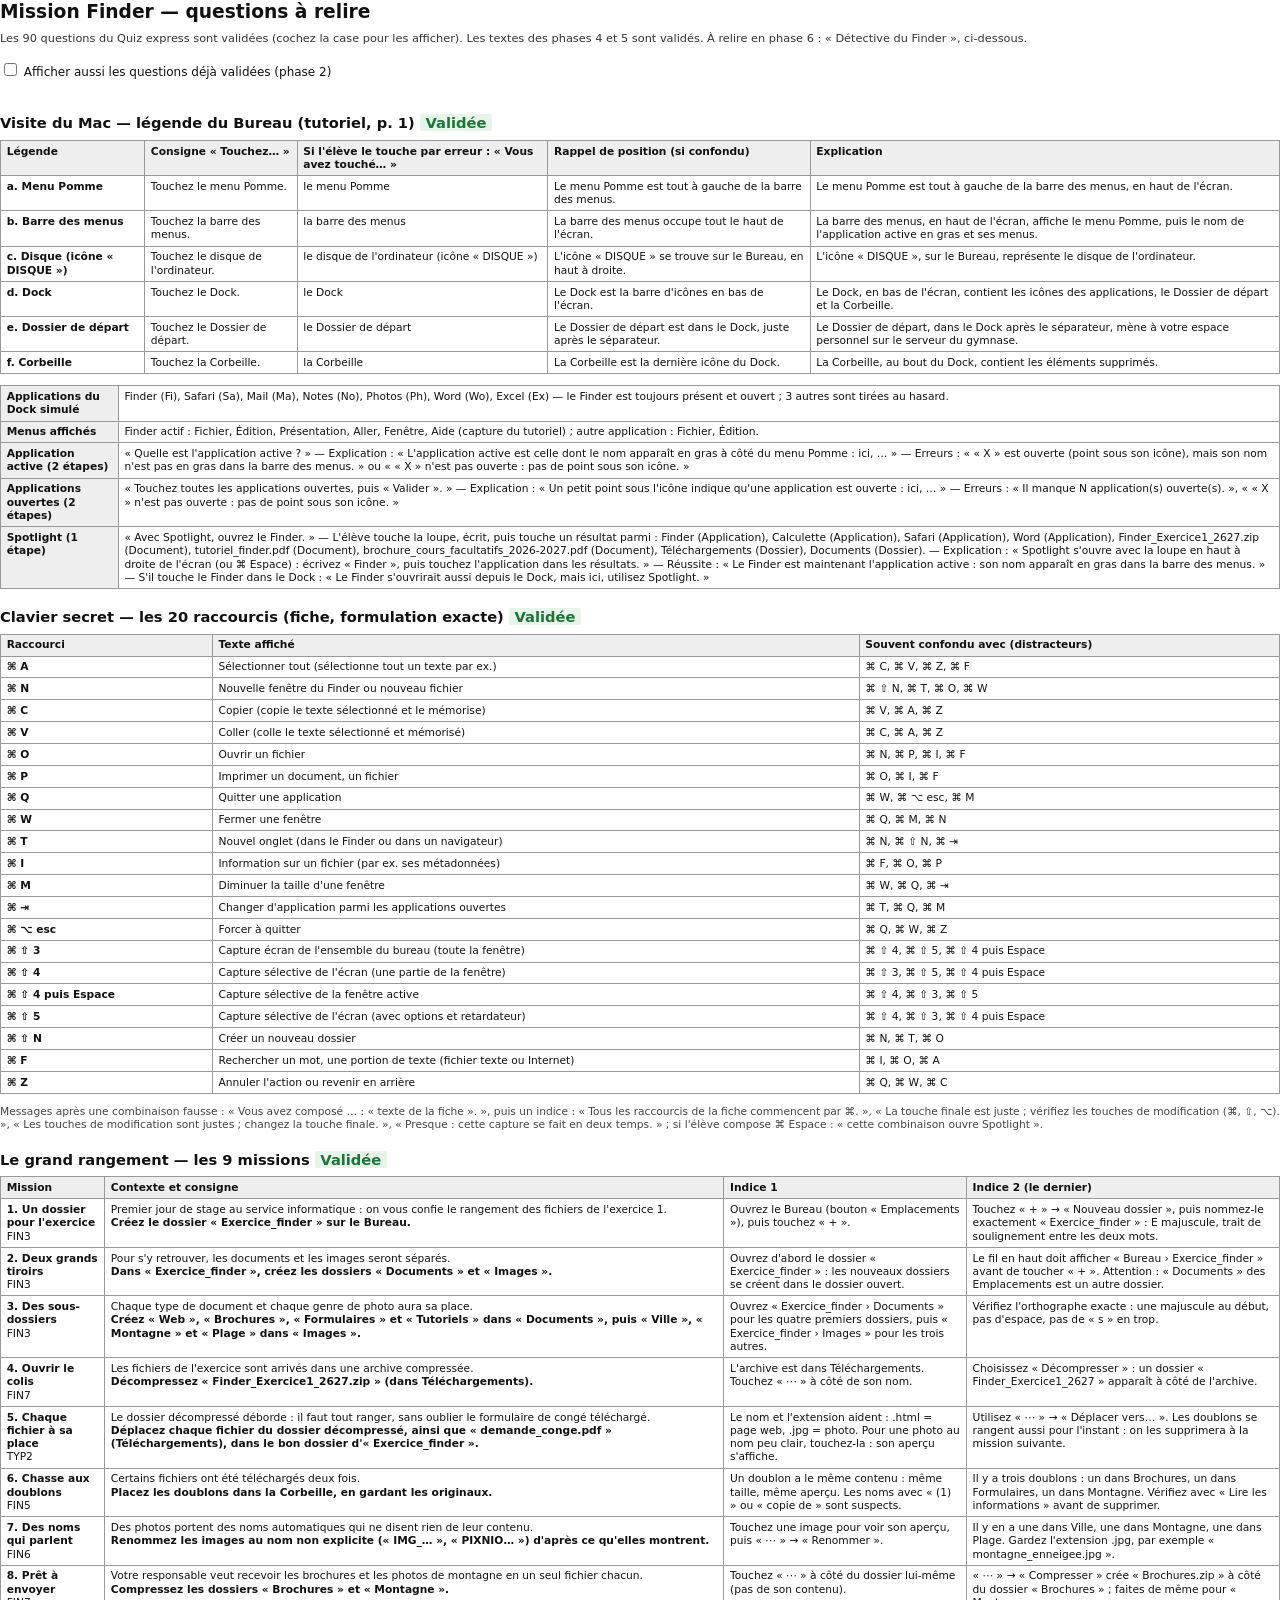
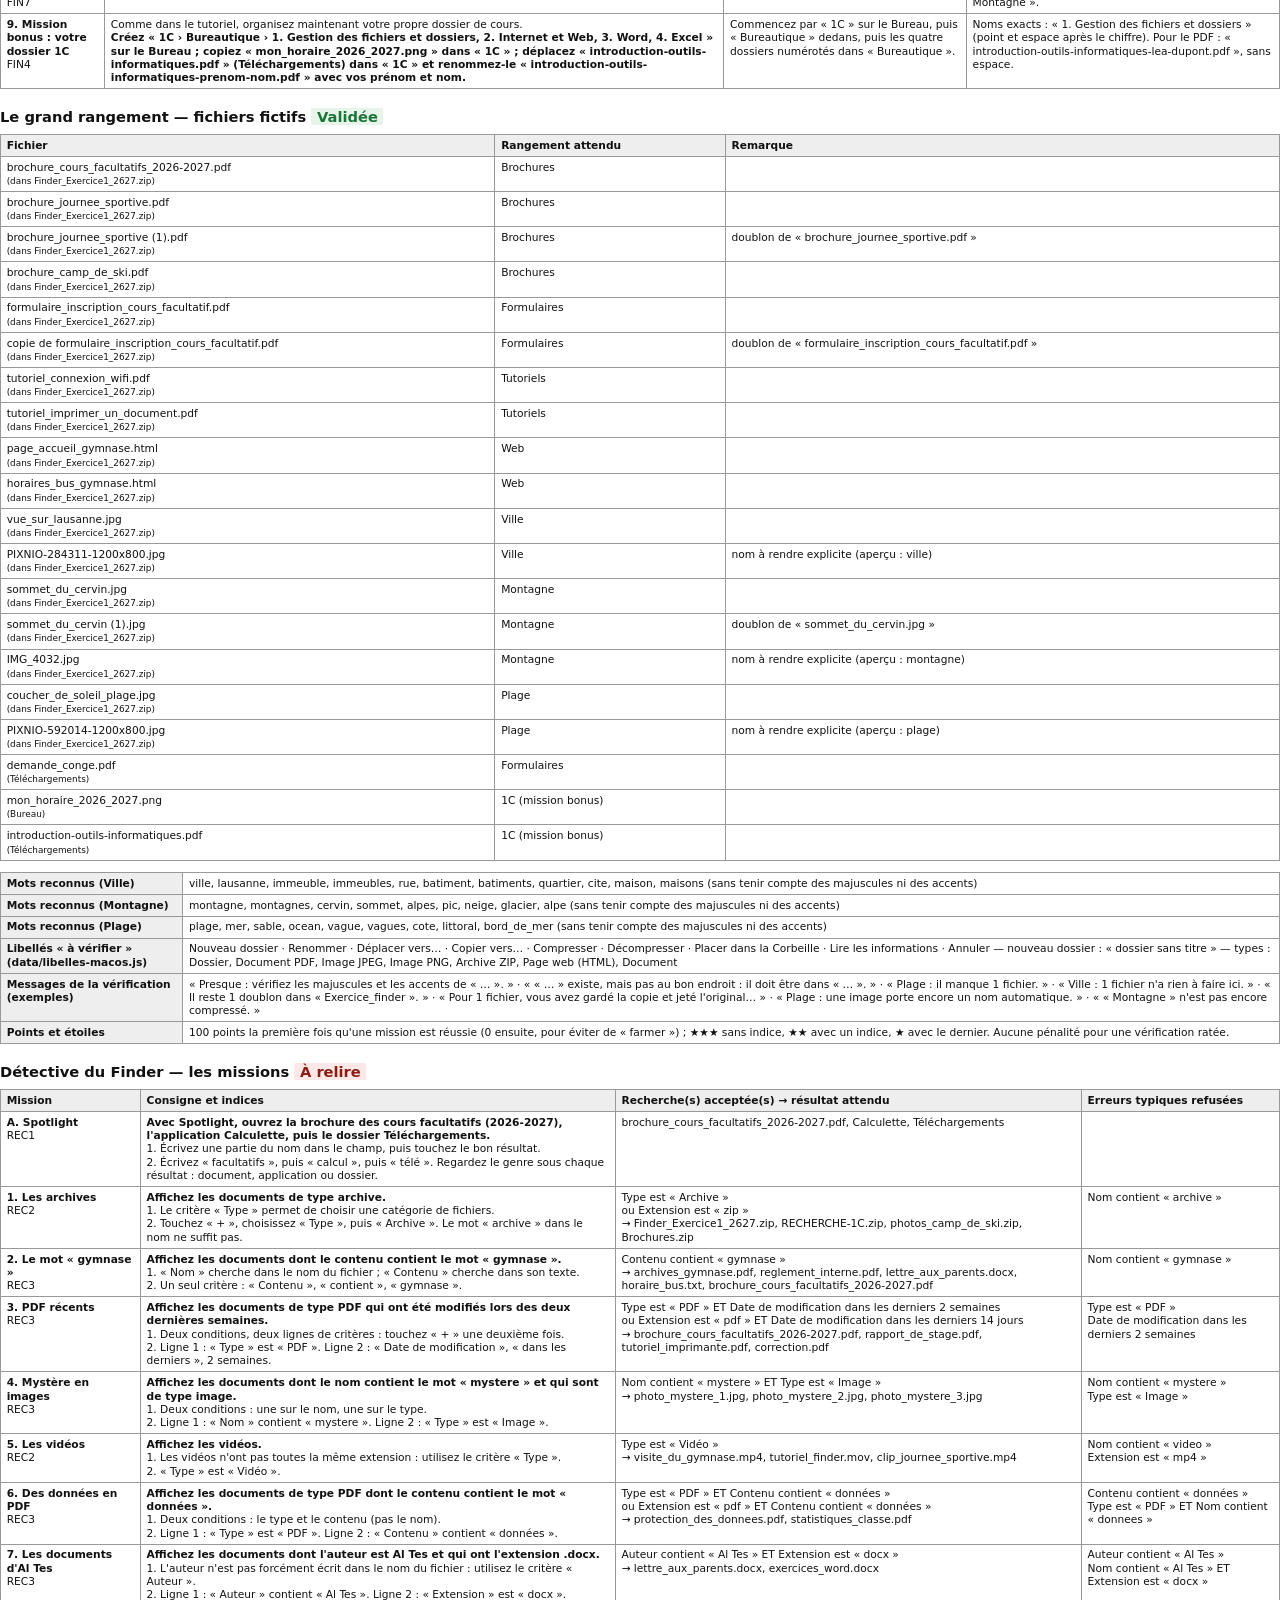
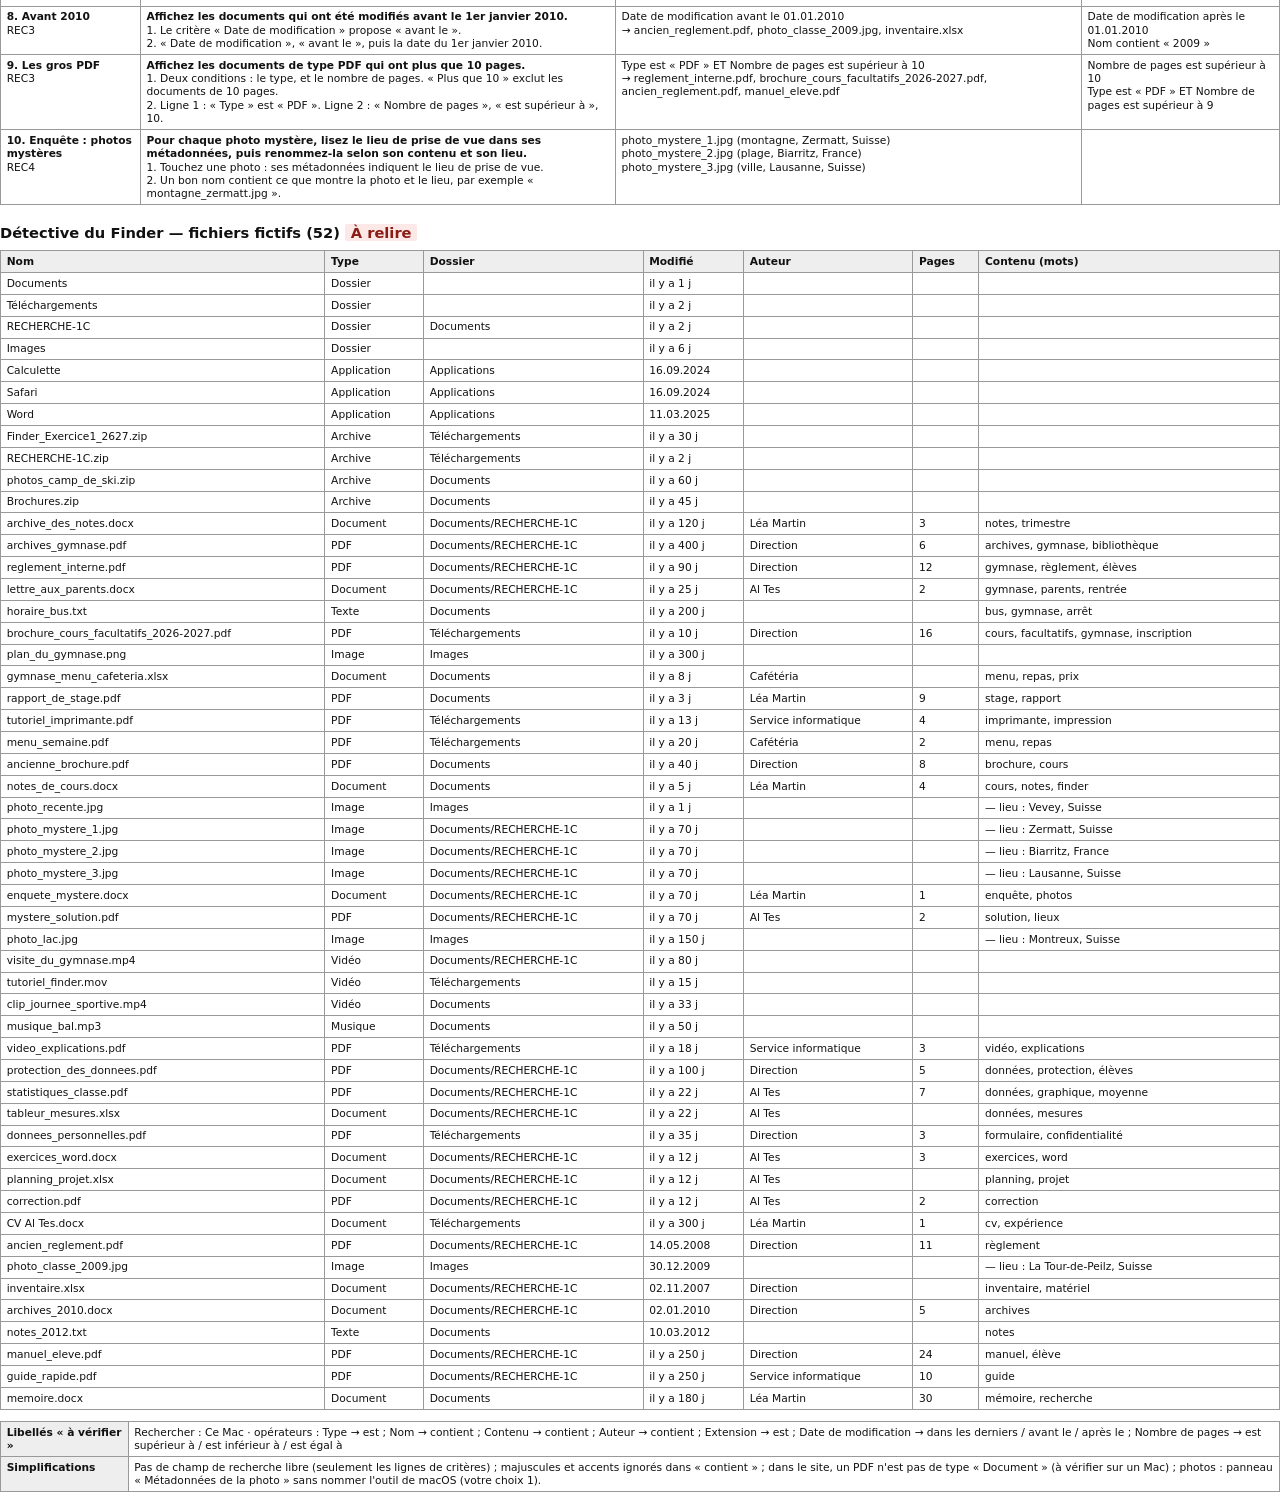
==== commit 6fc01c36: "Phase 6 : Détective du Finder (Spotlight, recherche avancée, photos mystères) - Partie A Spotlight :" ====
--- a/tests/relecture.html
+++ b/tests/relecture.html
@@ -64,12 +64,15 @@
 <div id="liste"></div>
 <div id="phase4"></div>
 <div id="phase5"></div>
+<div id="phase6"></div>
 <script src="../data/objectifs.js"></script>
 <script src="../data/questions.js"></script>
 <script src="../data/raccourcis.js"></script>
 <script src="../data/bureau.js"></script>
 <script src="../data/missions-finder.js"></script>
 <script src="../data/libelles-macos.js"></script>
+<script src="../data/fichiers-virtuels.js"></script>
+<script src="../js/recherche-modele.js"></script>
 <script src="../js/ui.js"></script>
 <script src="../js/figures.js"></script>
 <script>
@@ -92,7 +95,7 @@
     ? QUESTIONS.length + ' questions, dont ' + nouvelles + ' à relire (badge « À relire »). Bonne(s) réponse(s) en vert (✓). ' +
       'Sous chaque distracteur : l\'explication affichée si l\'élève le choisit. Cochez « OK » ou notez la correction (identifiant de la question + texte corrigé).'
     : 'Les ' + QUESTIONS.length + ' questions du Quiz express sont validées (cochez la case pour les afficher). ') +
-    ' Les textes de « Visite du Mac » et de « Clavier secret » sont validés (phase 4). À relire en phase 5 : « Le grand rangement », ci-dessous.';
+    ' Les textes des phases 4 et 5 sont validés. À relire en phase 6 : « Détective du Finder », ci-dessous.';
   function afficher() {
   const voirValidees = document.getElementById('voir-validees').checked;
   let h = '';
@@ -150,14 +153,14 @@
   // Phase 5 : « Le grand rangement »
   (function () {
     const nomDe = id => ATELIER.fichiers.find(f => f.id === id).nom;
-    let h = '<h2>Le grand rangement — les 9 missions <span class="badge badge-nouvelle">À relire</span></h2>' +
+    let h = '<h2>Le grand rangement — les 9 missions <span class="badge badge-validee">Validée</span></h2>' +
       '<table class="relire"><thead><tr><th>Mission</th><th>Contexte et consigne</th><th>Indice 1</th><th>Indice 2 (le dernier)</th></tr></thead><tbody>';
     ATELIER.missions.forEach((m, k) => {
       h += '<tr><td><b>' + (k + 1) + '. ' + esc(m.titre) + '</b><br>' + esc(m.objectif) + '</td><td>' + esc(m.contexte) + '<br><b>' + esc(m.consigne) + '</b></td><td>' +
         esc(m.indices[0]) + '</td><td>' + esc(m.indices[1]) + '</td></tr>';
     });
     h += '</tbody></table>' +
-      '<h2>Le grand rangement — fichiers fictifs <span class="badge badge-nouvelle">À relire</span></h2>' +
+      '<h2>Le grand rangement — fichiers fictifs <span class="badge badge-validee">Validée</span></h2>' +
       '<table class="relire"><thead><tr><th>Fichier</th><th>Rangement attendu</th><th>Remarque</th></tr></thead><tbody>';
     ATELIER.fichiers.forEach(f => {
       const dans = ATELIER.archive.contenu.includes(f.id) ? 'dans ' + ATELIER.archive.nom : Object.keys(ATELIER.depart).find(l => ATELIER.depart[l].includes(f.id));
@@ -173,6 +176,34 @@
       '</tbody></table>';
     document.getElementById('phase5').innerHTML = h;
   })();
+
+  // Phase 6 : « Détective du Finder »
+  (function () {
+    const R = RECHERCHE, M = MF.rechercheModele, auj = new Date();
+    const ligne = l => esc(l.critere + ' ' + l.operateur + ' ' + (l.valeur !== undefined ? '« ' + l.valeur + ' »' : l.date ? l.date.split('-').reverse().join('.') : l.nombre + (l.unite ? ' ' + l.unite : '')));
+    let h = '<h2>Détective du Finder — les missions <span class="badge badge-nouvelle">À relire</span></h2>' +
+      '<table class="relire"><thead><tr><th>Mission</th><th>Consigne et indices</th><th>Recherche(s) acceptée(s) → résultat attendu</th><th>Erreurs typiques refusées</th></tr></thead><tbody>';
+    R.missions.forEach((m, k) => {
+      const attendu = m.solutions ? M.attendu(m.id, auj).map(e => esc(e.nom)).join(', ') : '';
+      h += '<tr><td><b>' + (m.partieA ? 'A' : k) + '. ' + esc(m.titre) + '</b><br>' + esc(m.objectif) + '</td><td><b>' + esc(m.consigne) + '</b><br>1. ' + esc(m.indices[0]) + '<br>2. ' + esc(m.indices[1]) + '</td><td>' +
+        (m.solutions ? m.solutions.map(s => s.map(ligne).join(' ET ')).join('<br>ou ') + '<br>→ ' + attendu
+          : m.partieA ? R.spotlight.map(s => esc(M.element(s.id).nom)).join(', ')
+          : m.photos.map(id => esc(M.element(id).nom) + ' (' + esc(M.element(id).apercu) + ', ' + esc(M.element(id).lieu) + ')').join('<br>')) + '</td><td>' +
+        (m.erreurs ? m.erreurs.map(s => s.map(ligne).join(' ET ')).join('<br>') : '') + '</td></tr>';
+    });
+    h += '</tbody></table><h2>Détective du Finder — fichiers fictifs (' + R.elements.length + ') <span class="badge badge-nouvelle">À relire</span></h2>' +
+      '<table class="relire"><thead><tr><th>Nom</th><th>Type</th><th>Dossier</th><th>Modifié</th><th>Auteur</th><th>Pages</th><th>Contenu (mots)</th></tr></thead><tbody>';
+    R.elements.forEach(e => {
+      h += '<tr><td>' + esc(e.nom) + '</td><td>' + esc(e.type) + '</td><td>' + esc(e.dossier) + '</td><td>' + (e.date ? esc(e.date.split('-').reverse().join('.')) : 'il y a ' + e.jours + ' j') +
+        '</td><td>' + esc(e.auteur || '') + '</td><td>' + (e.pages || '') + '</td><td>' + esc((e.mots || []).join(', ')) + (e.lieu ? ' — lieu : ' + esc(e.lieu) : '') + '</td></tr>';
+    });
+    const LR = LIBELLES_MACOS.recherche;
+    h += '</tbody></table><table class="relire"><tbody>' +
+      '<tr><th>Libellés « à vérifier »</th><td>' + esc(LR.rechercher) + ' ' + esc(LR.ceMac) + ' · opérateurs : ' + Object.keys(LR.operateurs).map(c => esc(c) + ' → ' + LR.operateurs[c].map(esc).join(' / ')).join(' ; ') + '</td></tr>' +
+      '<tr><th>Simplifications</th><td>Pas de champ de recherche libre (seulement les lignes de critères) ; majuscules et accents ignorés dans « contient » ; dans le site, un PDF n\'est pas de type « Document » (à vérifier sur un Mac) ; photos : panneau « Métadonnées de la photo » sans nommer l\'outil de macOS (votre choix 1).</td></tr>' +
+      '</tbody></table>';
+    document.getElementById('phase6').innerHTML = h;
+  })();
 </script>
 </body>
 </html>
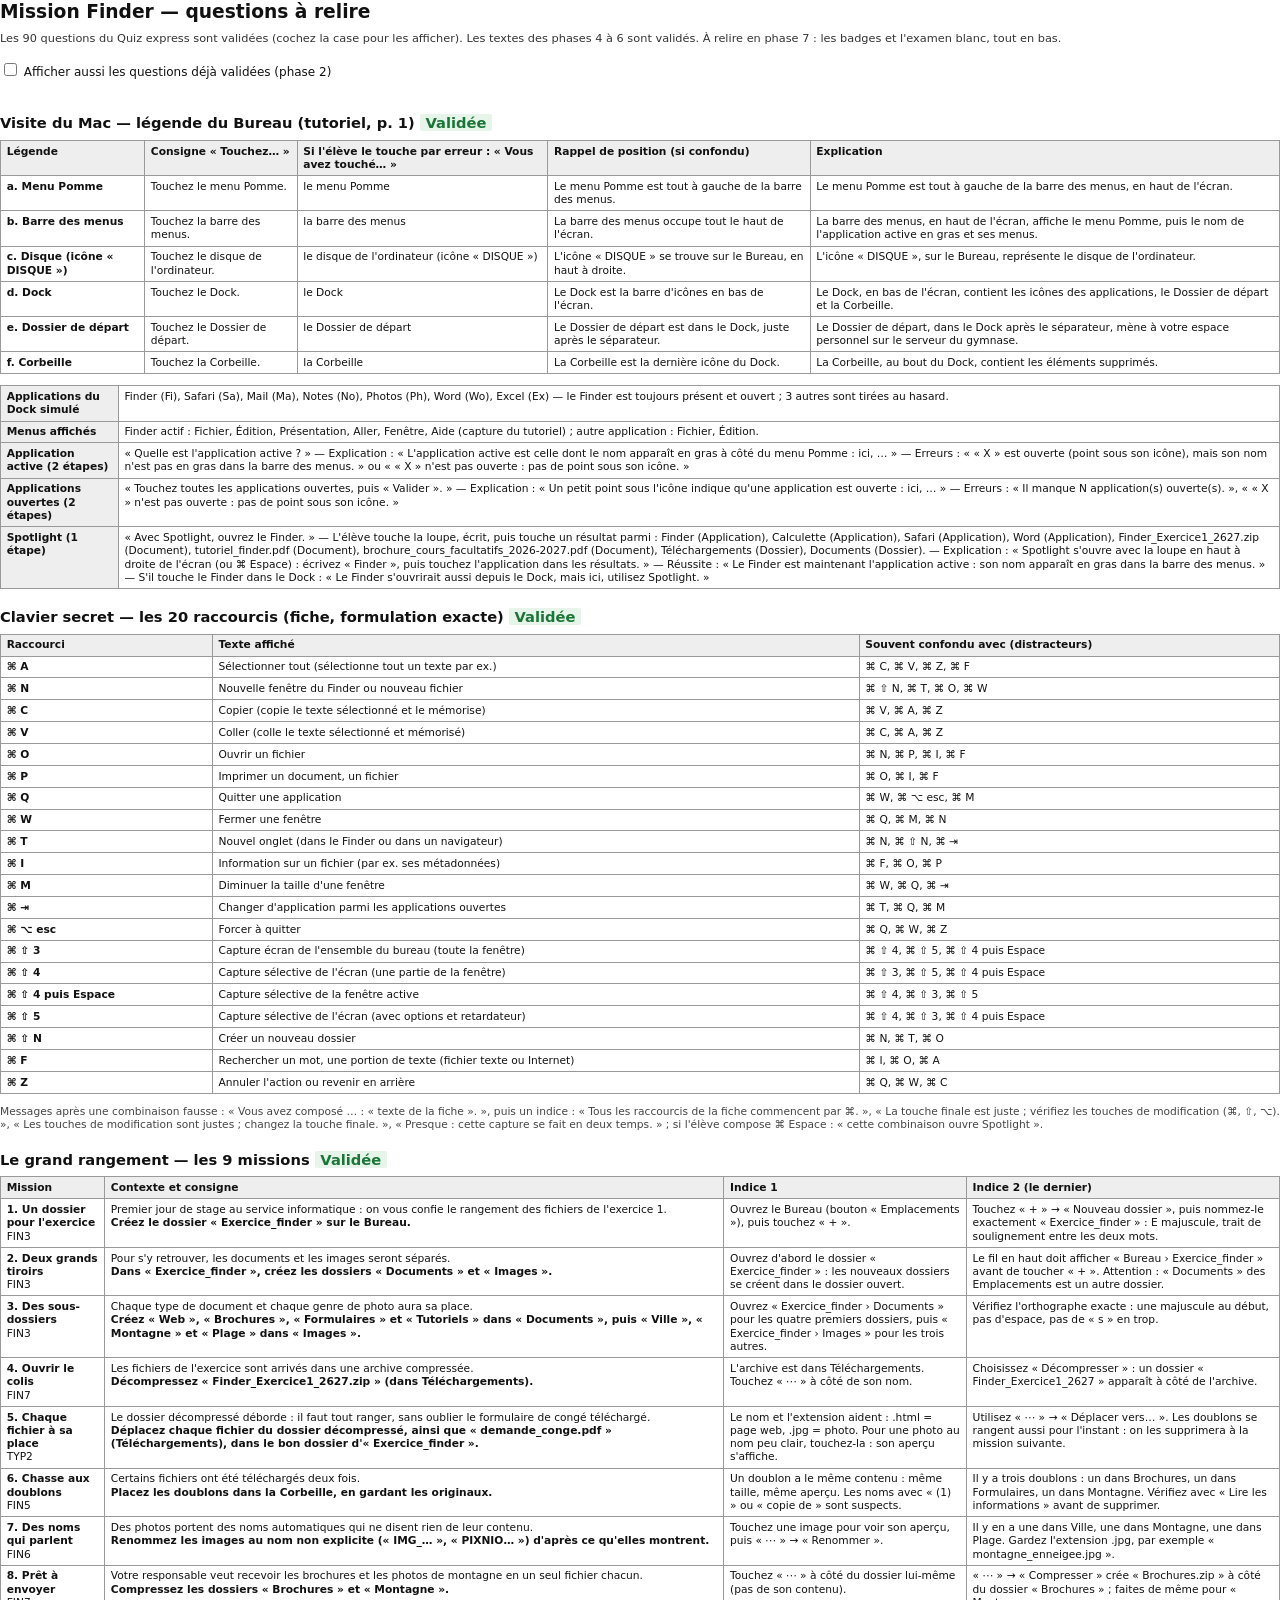
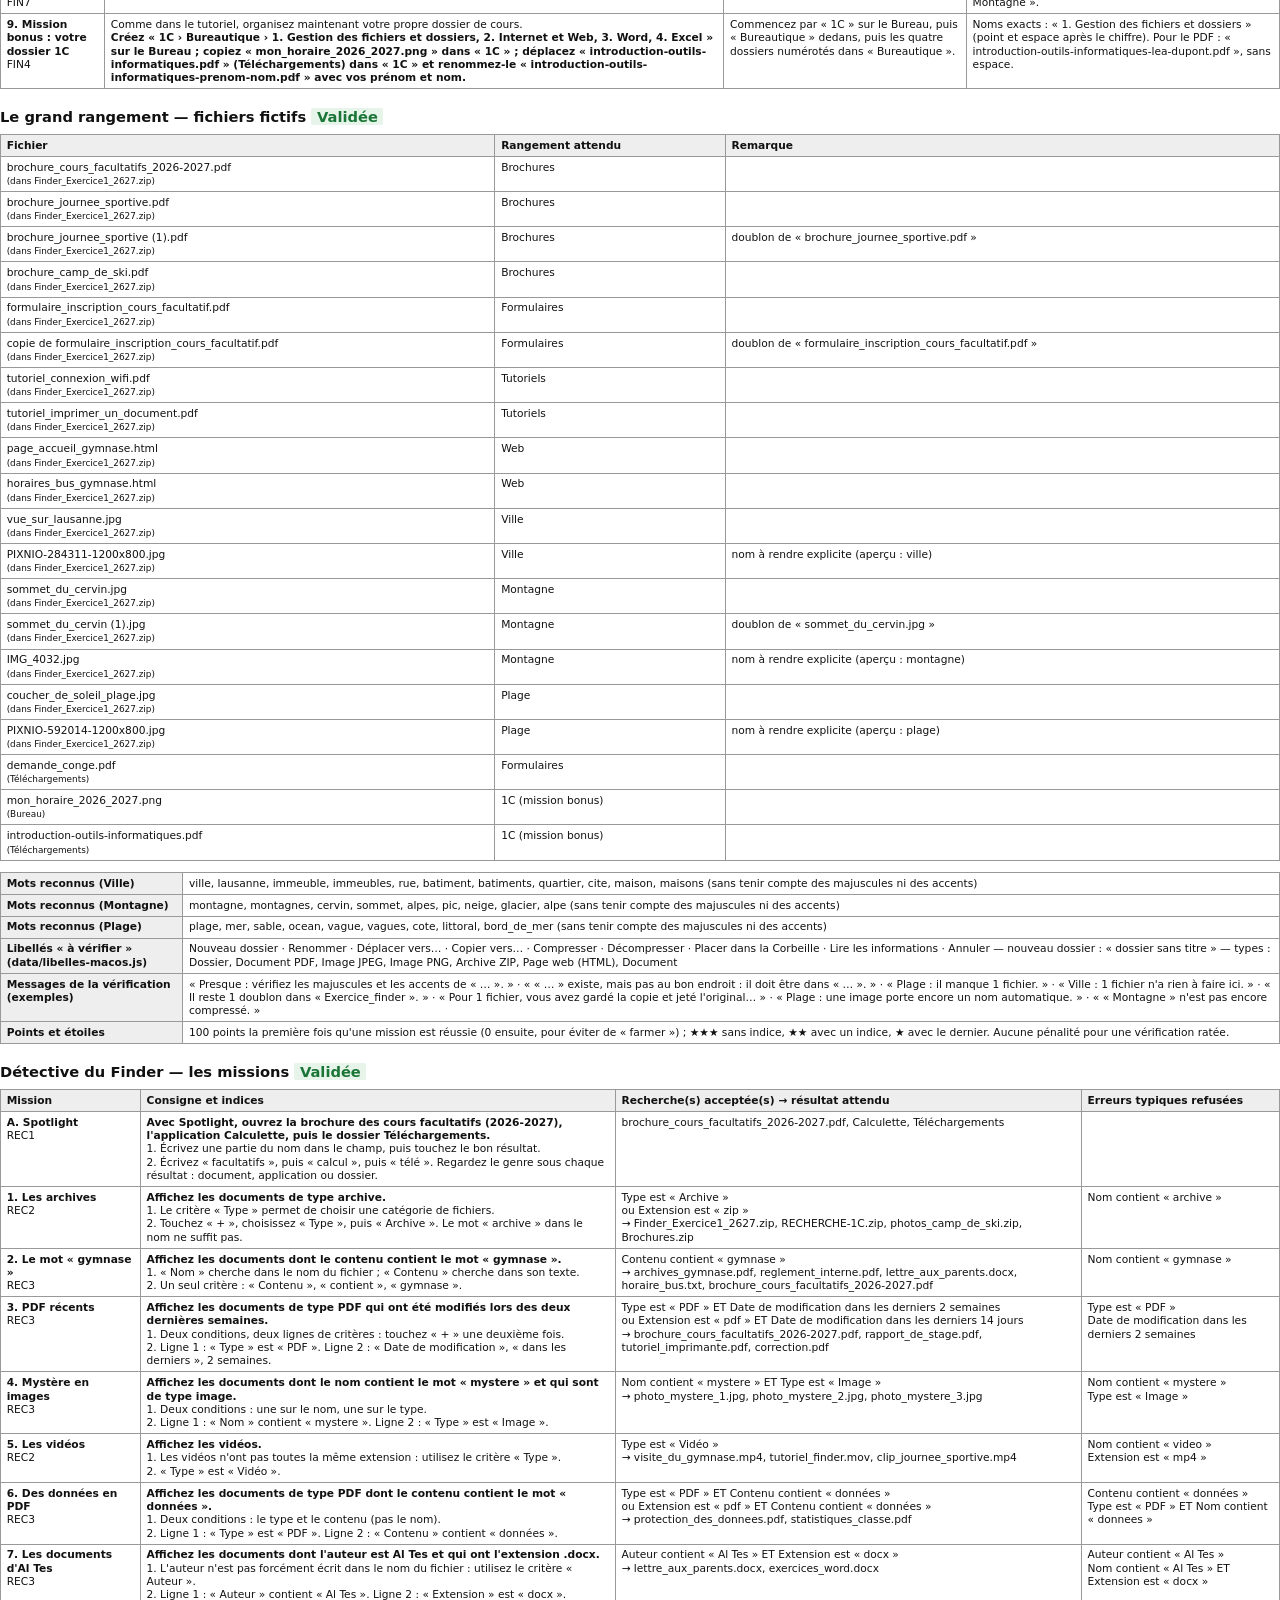
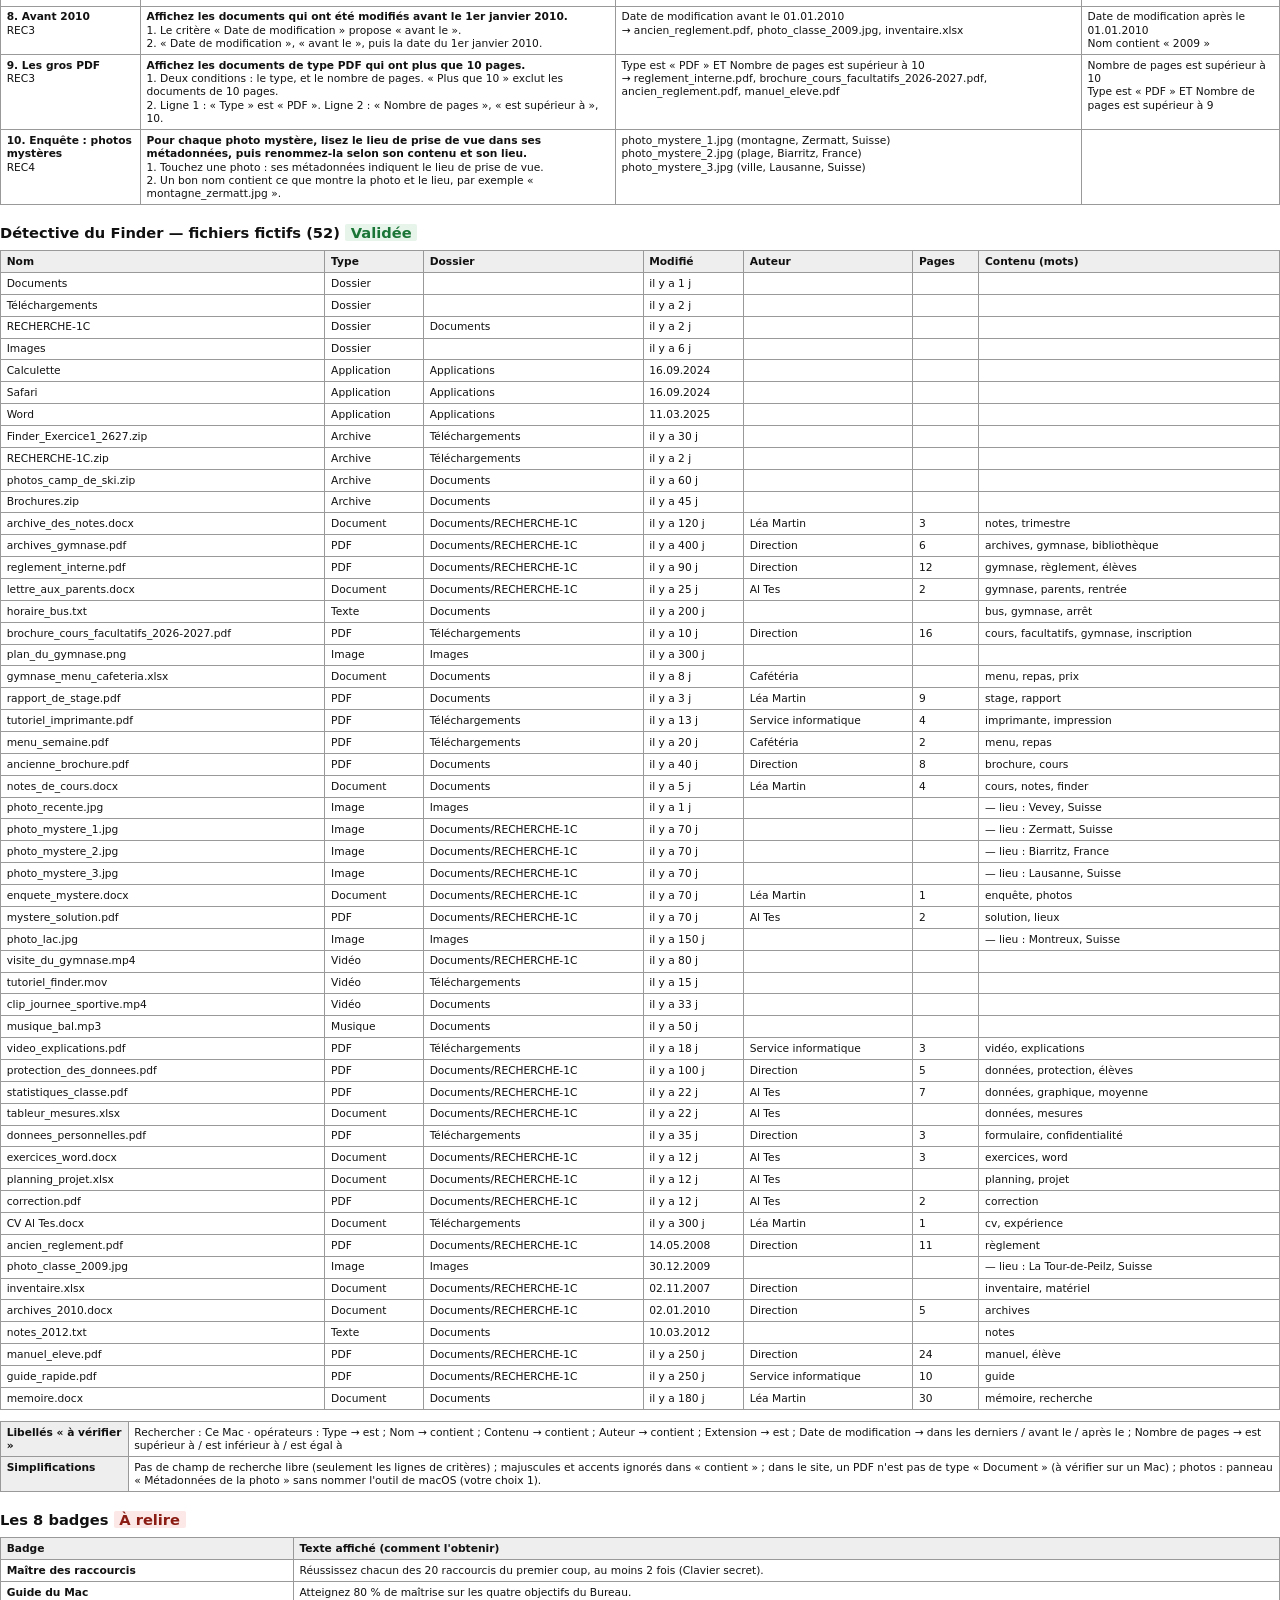
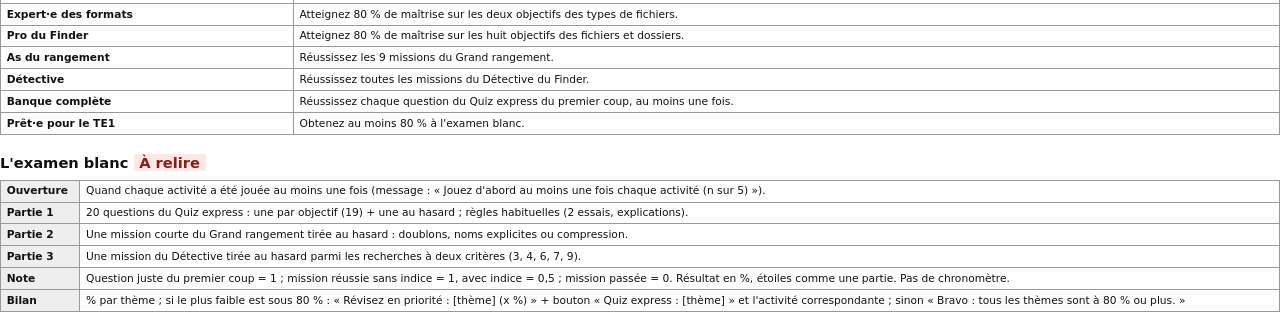
==== commit 2701f082: "Phase 7 : examen blanc, badges, finitions - Examen blanc (sans chronomètre) : ouvert quand les 5 act" ====
--- a/tests/relecture.html
+++ b/tests/relecture.html
@@ -65,6 +65,7 @@
 <div id="phase4"></div>
 <div id="phase5"></div>
 <div id="phase6"></div>
+<div id="phase7"></div>
 <script src="../data/objectifs.js"></script>
 <script src="../data/questions.js"></script>
 <script src="../data/raccourcis.js"></script>
@@ -73,6 +74,7 @@
 <script src="../data/libelles-macos.js"></script>
 <script src="../data/fichiers-virtuels.js"></script>
 <script src="../js/recherche-modele.js"></script>
+<script src="../data/badges.js"></script>
 <script src="../js/ui.js"></script>
 <script src="../js/figures.js"></script>
 <script>
@@ -95,7 +97,7 @@
     ? QUESTIONS.length + ' questions, dont ' + nouvelles + ' à relire (badge « À relire »). Bonne(s) réponse(s) en vert (✓). ' +
       'Sous chaque distracteur : l\'explication affichée si l\'élève le choisit. Cochez « OK » ou notez la correction (identifiant de la question + texte corrigé).'
     : 'Les ' + QUESTIONS.length + ' questions du Quiz express sont validées (cochez la case pour les afficher). ') +
-    ' Les textes des phases 4 et 5 sont validés. À relire en phase 6 : « Détective du Finder », ci-dessous.';
+    ' Les textes des phases 4 à 6 sont validés. À relire en phase 7 : les badges et l\'examen blanc, tout en bas.';
   function afficher() {
   const voirValidees = document.getElementById('voir-validees').checked;
   let h = '';
@@ -181,7 +183,7 @@
   (function () {
     const R = RECHERCHE, M = MF.rechercheModele, auj = new Date();
     const ligne = l => esc(l.critere + ' ' + l.operateur + ' ' + (l.valeur !== undefined ? '« ' + l.valeur + ' »' : l.date ? l.date.split('-').reverse().join('.') : l.nombre + (l.unite ? ' ' + l.unite : '')));
-    let h = '<h2>Détective du Finder — les missions <span class="badge badge-nouvelle">À relire</span></h2>' +
+    let h = '<h2>Détective du Finder — les missions <span class="badge badge-validee">Validée</span></h2>' +
       '<table class="relire"><thead><tr><th>Mission</th><th>Consigne et indices</th><th>Recherche(s) acceptée(s) → résultat attendu</th><th>Erreurs typiques refusées</th></tr></thead><tbody>';
     R.missions.forEach((m, k) => {
       const attendu = m.solutions ? M.attendu(m.id, auj).map(e => esc(e.nom)).join(', ') : '';
@@ -191,7 +193,7 @@
           : m.photos.map(id => esc(M.element(id).nom) + ' (' + esc(M.element(id).apercu) + ', ' + esc(M.element(id).lieu) + ')').join('<br>')) + '</td><td>' +
         (m.erreurs ? m.erreurs.map(s => s.map(ligne).join(' ET ')).join('<br>') : '') + '</td></tr>';
     });
-    h += '</tbody></table><h2>Détective du Finder — fichiers fictifs (' + R.elements.length + ') <span class="badge badge-nouvelle">À relire</span></h2>' +
+    h += '</tbody></table><h2>Détective du Finder — fichiers fictifs (' + R.elements.length + ') <span class="badge badge-validee">Validée</span></h2>' +
       '<table class="relire"><thead><tr><th>Nom</th><th>Type</th><th>Dossier</th><th>Modifié</th><th>Auteur</th><th>Pages</th><th>Contenu (mots)</th></tr></thead><tbody>';
     R.elements.forEach(e => {
       h += '<tr><td>' + esc(e.nom) + '</td><td>' + esc(e.type) + '</td><td>' + esc(e.dossier) + '</td><td>' + (e.date ? esc(e.date.split('-').reverse().join('.')) : 'il y a ' + e.jours + ' j') +
@@ -204,6 +206,21 @@
       '</tbody></table>';
     document.getElementById('phase6').innerHTML = h;
   })();
+
+  // Phase 7 : badges et examen blanc
+  (function () {
+    let h = '<h2>Les 8 badges <span class="badge badge-nouvelle">À relire</span></h2><table class="relire"><thead><tr><th>Badge</th><th>Texte affiché (comment l\'obtenir)</th></tr></thead><tbody>' +
+      BADGES.map(b => '<tr><td><b>' + esc(b.nom) + '</b></td><td>' + esc(b.description) + '</td></tr>').join('') + '</tbody></table>' +
+      '<h2>L\'examen blanc <span class="badge badge-nouvelle">À relire</span></h2><table class="relire"><tbody>' +
+      '<tr><th>Ouverture</th><td>Quand chaque activité a été jouée au moins une fois (message : « Jouez d\'abord au moins une fois chaque activité (n sur 5) »).</td></tr>' +
+      '<tr><th>Partie 1</th><td>20 questions du Quiz express : une par objectif (19) + une au hasard ; règles habituelles (2 essais, explications).</td></tr>' +
+      '<tr><th>Partie 2</th><td>Une mission courte du Grand rangement tirée au hasard : doublons, noms explicites ou compression.</td></tr>' +
+      '<tr><th>Partie 3</th><td>Une mission du Détective tirée au hasard parmi les recherches à deux critères (3, 4, 6, 7, 9).</td></tr>' +
+      '<tr><th>Note</th><td>Question juste du premier coup = 1 ; mission réussie sans indice = 1, avec indice = 0,5 ; mission passée = 0. Résultat en %, étoiles comme une partie. Pas de chronomètre.</td></tr>' +
+      '<tr><th>Bilan</th><td>% par thème ; si le plus faible est sous 80 % : « Révisez en priorité : [thème] (x %) » + bouton « Quiz express : [thème] » et l\'activité correspondante ; sinon « Bravo : tous les thèmes sont à 80 % ou plus. »</td></tr>' +
+      '</tbody></table>';
+    document.getElementById('phase7').innerHTML = h;
+  })();
 </script>
 </body>
 </html>
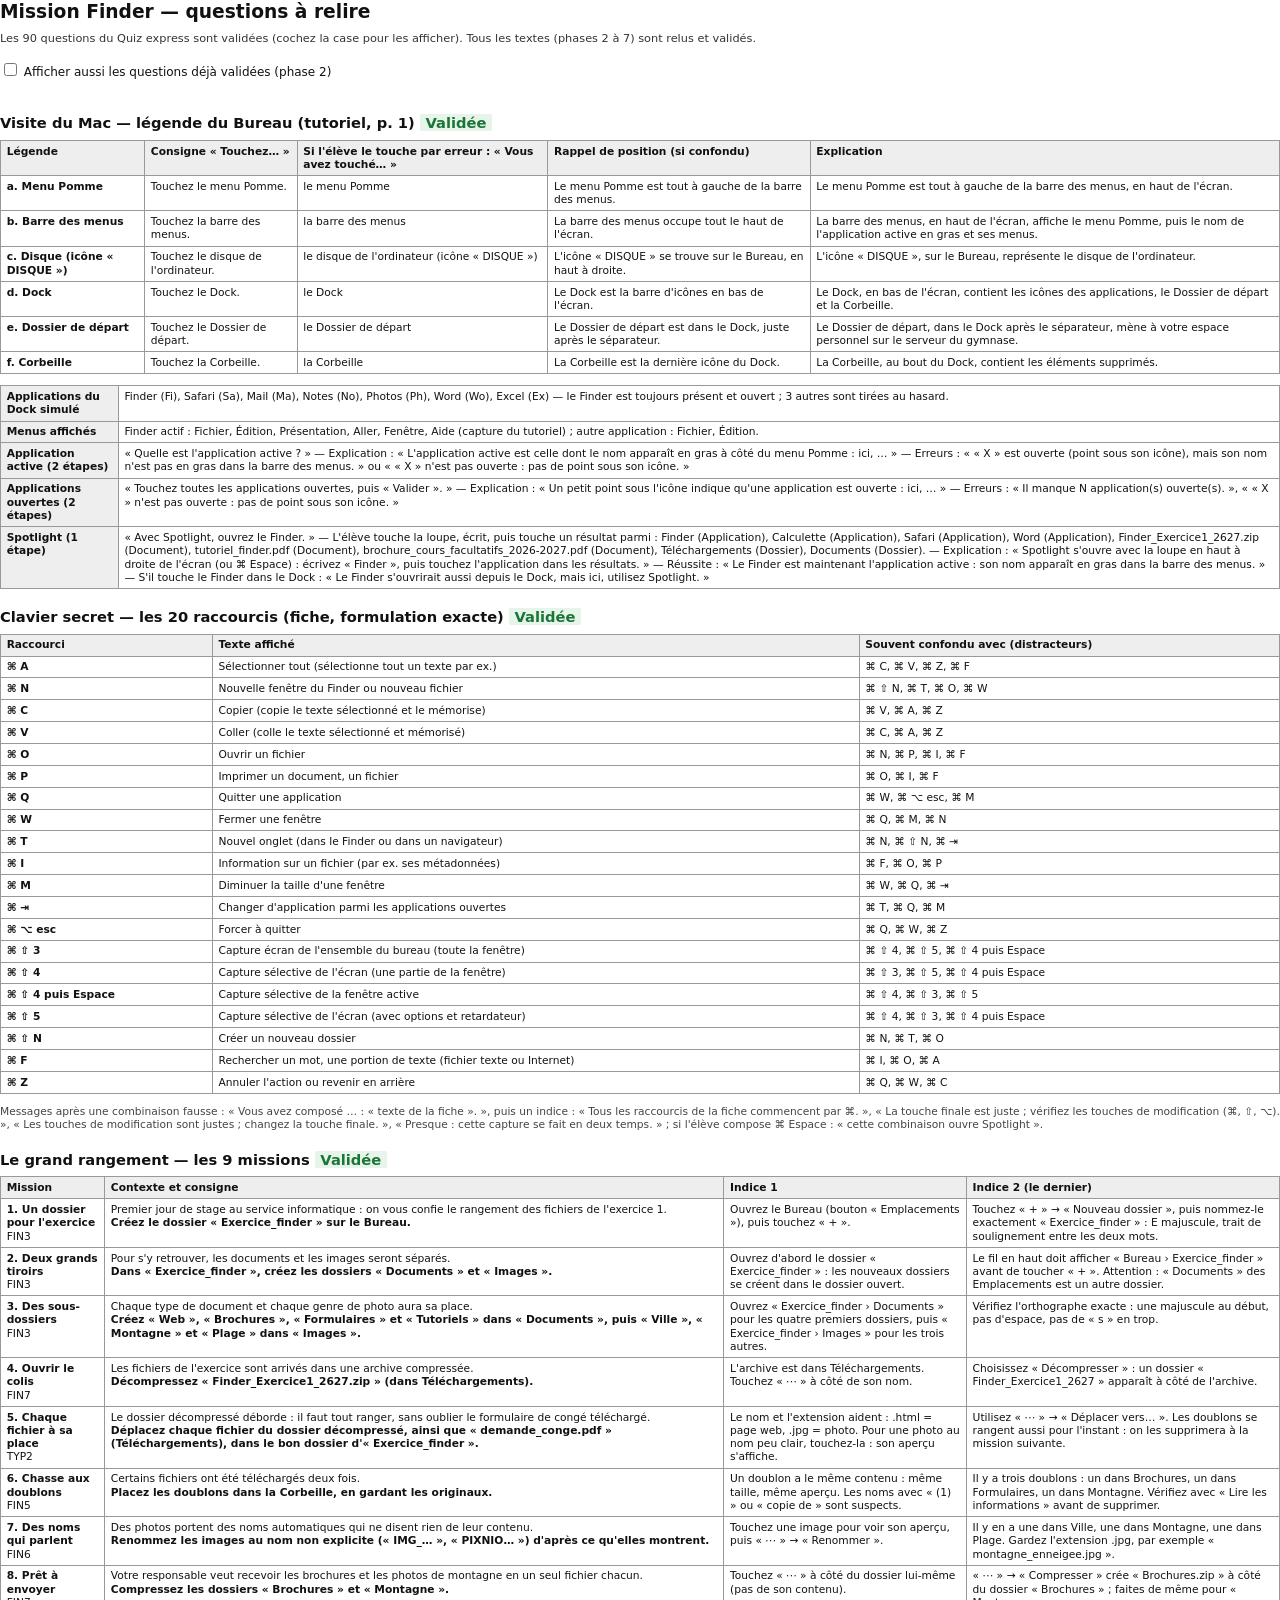
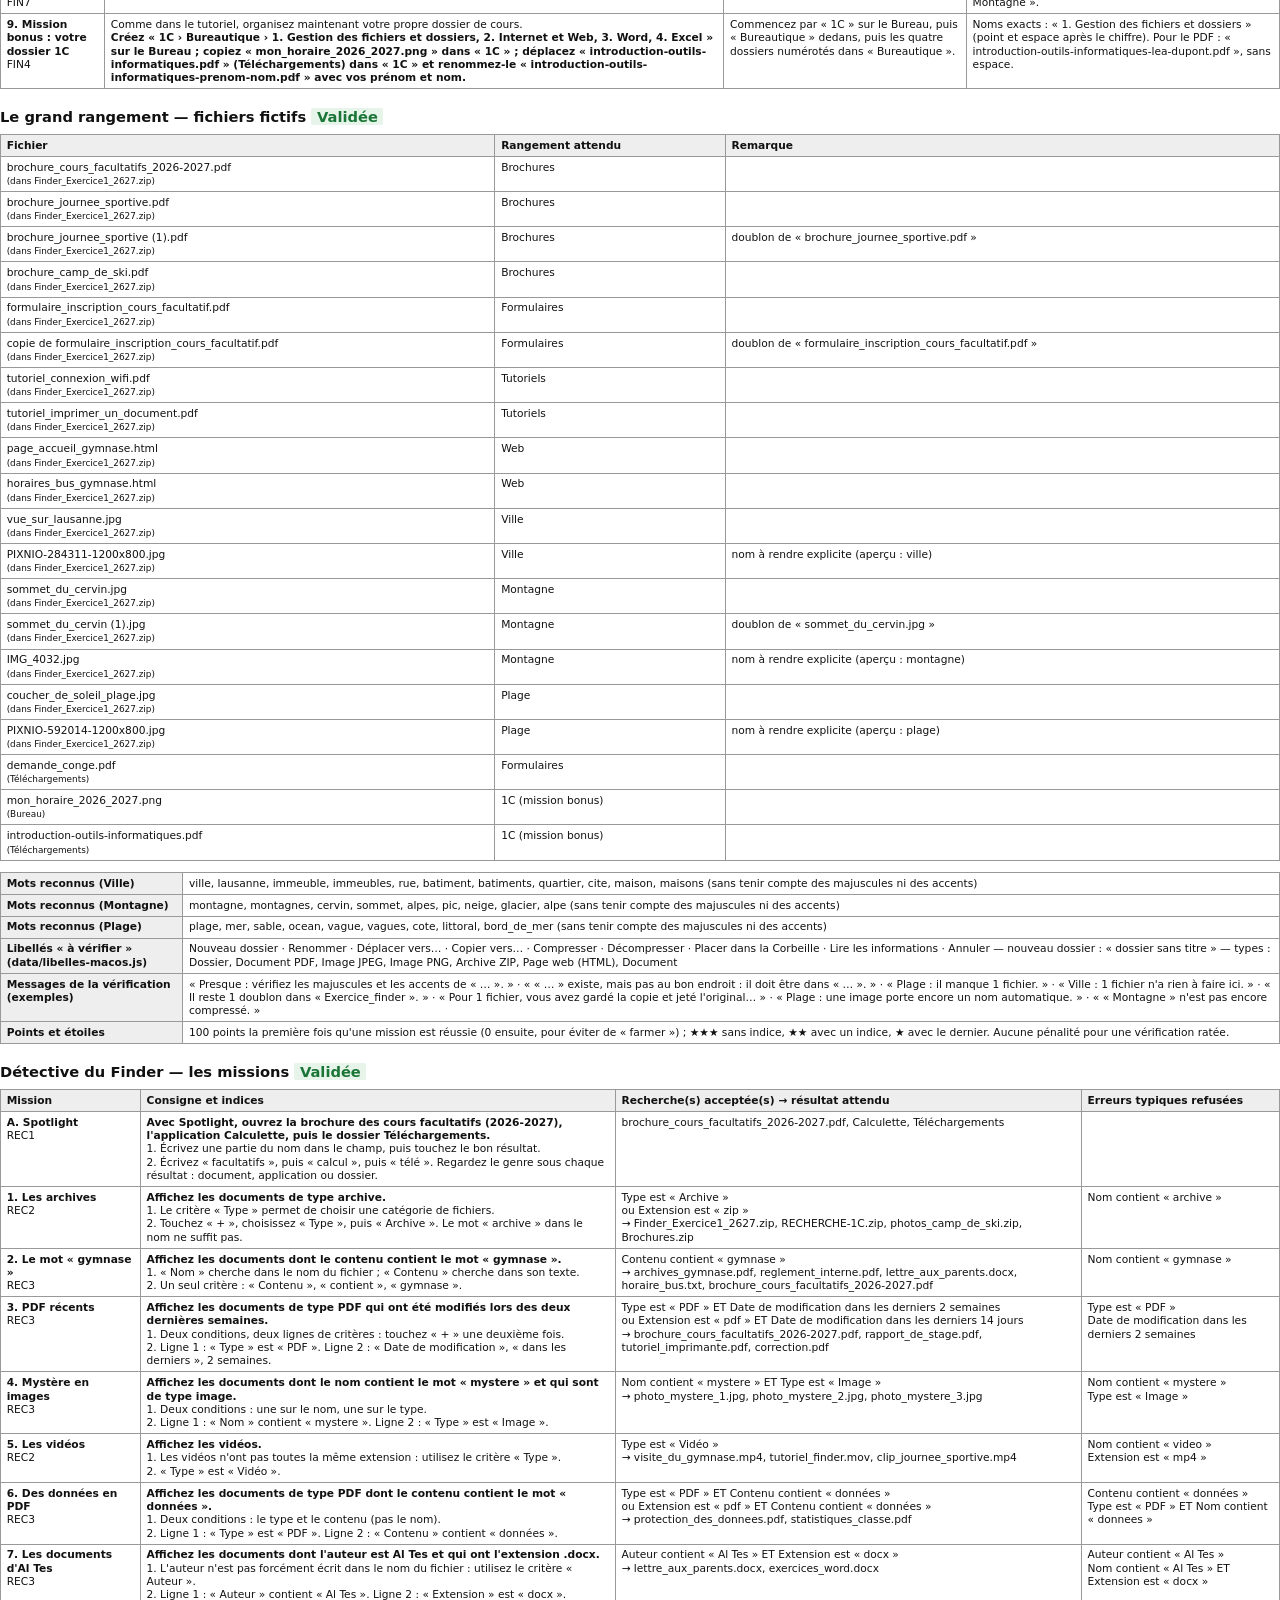
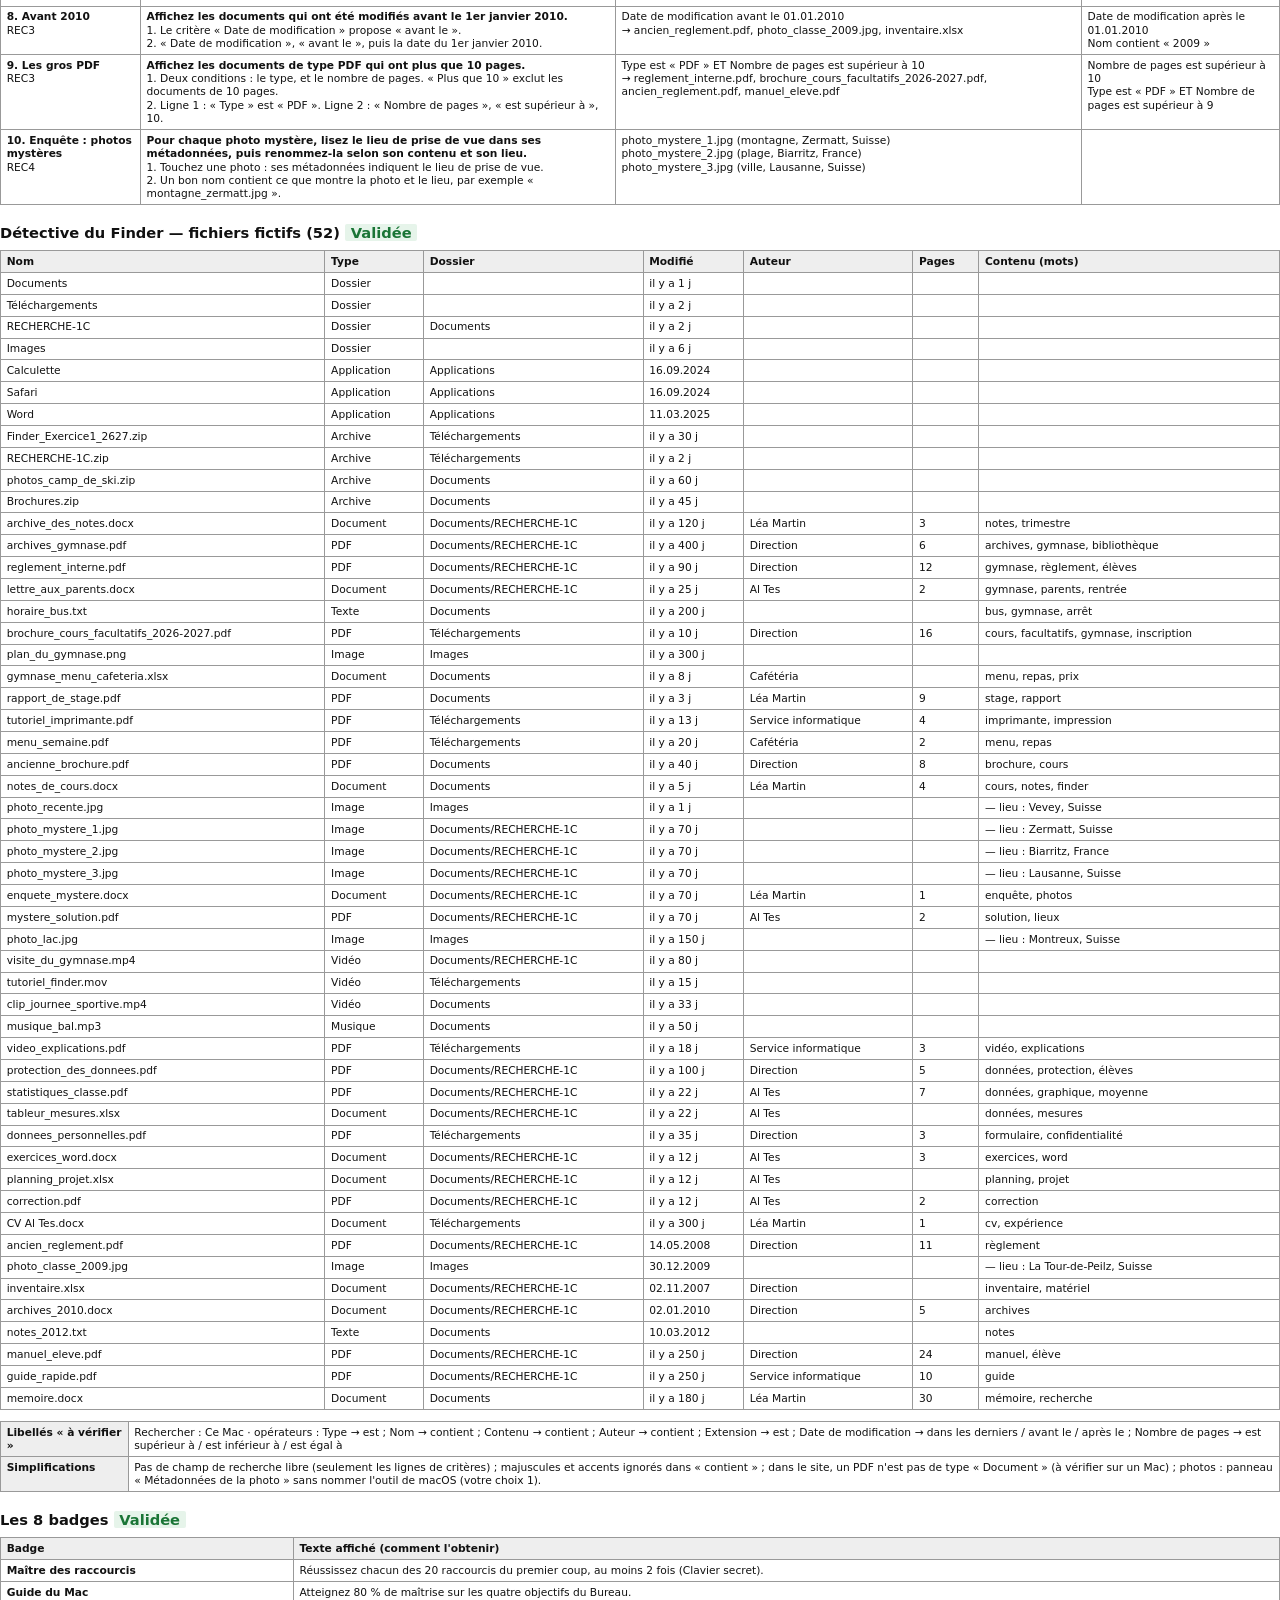
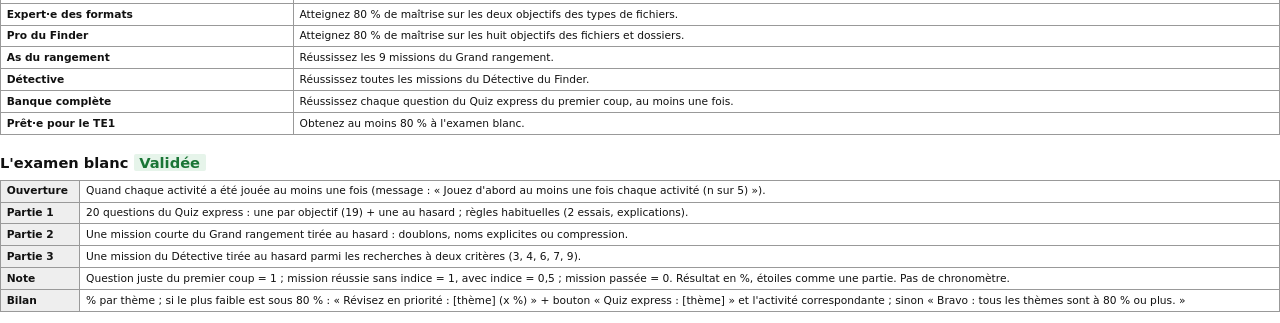
==== commit 95cf840d: "Phase 8 : QR code, fiche élève, README final, guide « Modifier une question » - diffusion/ : QR code" ====
--- a/tests/relecture.html
+++ b/tests/relecture.html
@@ -97,7 +97,7 @@
     ? QUESTIONS.length + ' questions, dont ' + nouvelles + ' à relire (badge « À relire »). Bonne(s) réponse(s) en vert (✓). ' +
       'Sous chaque distracteur : l\'explication affichée si l\'élève le choisit. Cochez « OK » ou notez la correction (identifiant de la question + texte corrigé).'
     : 'Les ' + QUESTIONS.length + ' questions du Quiz express sont validées (cochez la case pour les afficher). ') +
-    ' Les textes des phases 4 à 6 sont validés. À relire en phase 7 : les badges et l\'examen blanc, tout en bas.';
+    ' Tous les textes (phases 2 à 7) sont relus et validés.';
   function afficher() {
   const voirValidees = document.getElementById('voir-validees').checked;
   let h = '';
@@ -209,9 +209,9 @@
 
   // Phase 7 : badges et examen blanc
   (function () {
-    let h = '<h2>Les 8 badges <span class="badge badge-nouvelle">À relire</span></h2><table class="relire"><thead><tr><th>Badge</th><th>Texte affiché (comment l\'obtenir)</th></tr></thead><tbody>' +
+    let h = '<h2>Les 8 badges <span class="badge badge-validee">Validée</span></h2><table class="relire"><thead><tr><th>Badge</th><th>Texte affiché (comment l\'obtenir)</th></tr></thead><tbody>' +
       BADGES.map(b => '<tr><td><b>' + esc(b.nom) + '</b></td><td>' + esc(b.description) + '</td></tr>').join('') + '</tbody></table>' +
-      '<h2>L\'examen blanc <span class="badge badge-nouvelle">À relire</span></h2><table class="relire"><tbody>' +
+      '<h2>L\'examen blanc <span class="badge badge-validee">Validée</span></h2><table class="relire"><tbody>' +
       '<tr><th>Ouverture</th><td>Quand chaque activité a été jouée au moins une fois (message : « Jouez d\'abord au moins une fois chaque activité (n sur 5) »).</td></tr>' +
       '<tr><th>Partie 1</th><td>20 questions du Quiz express : une par objectif (19) + une au hasard ; règles habituelles (2 essais, explications).</td></tr>' +
       '<tr><th>Partie 2</th><td>Une mission courte du Grand rangement tirée au hasard : doublons, noms explicites ou compression.</td></tr>' +
